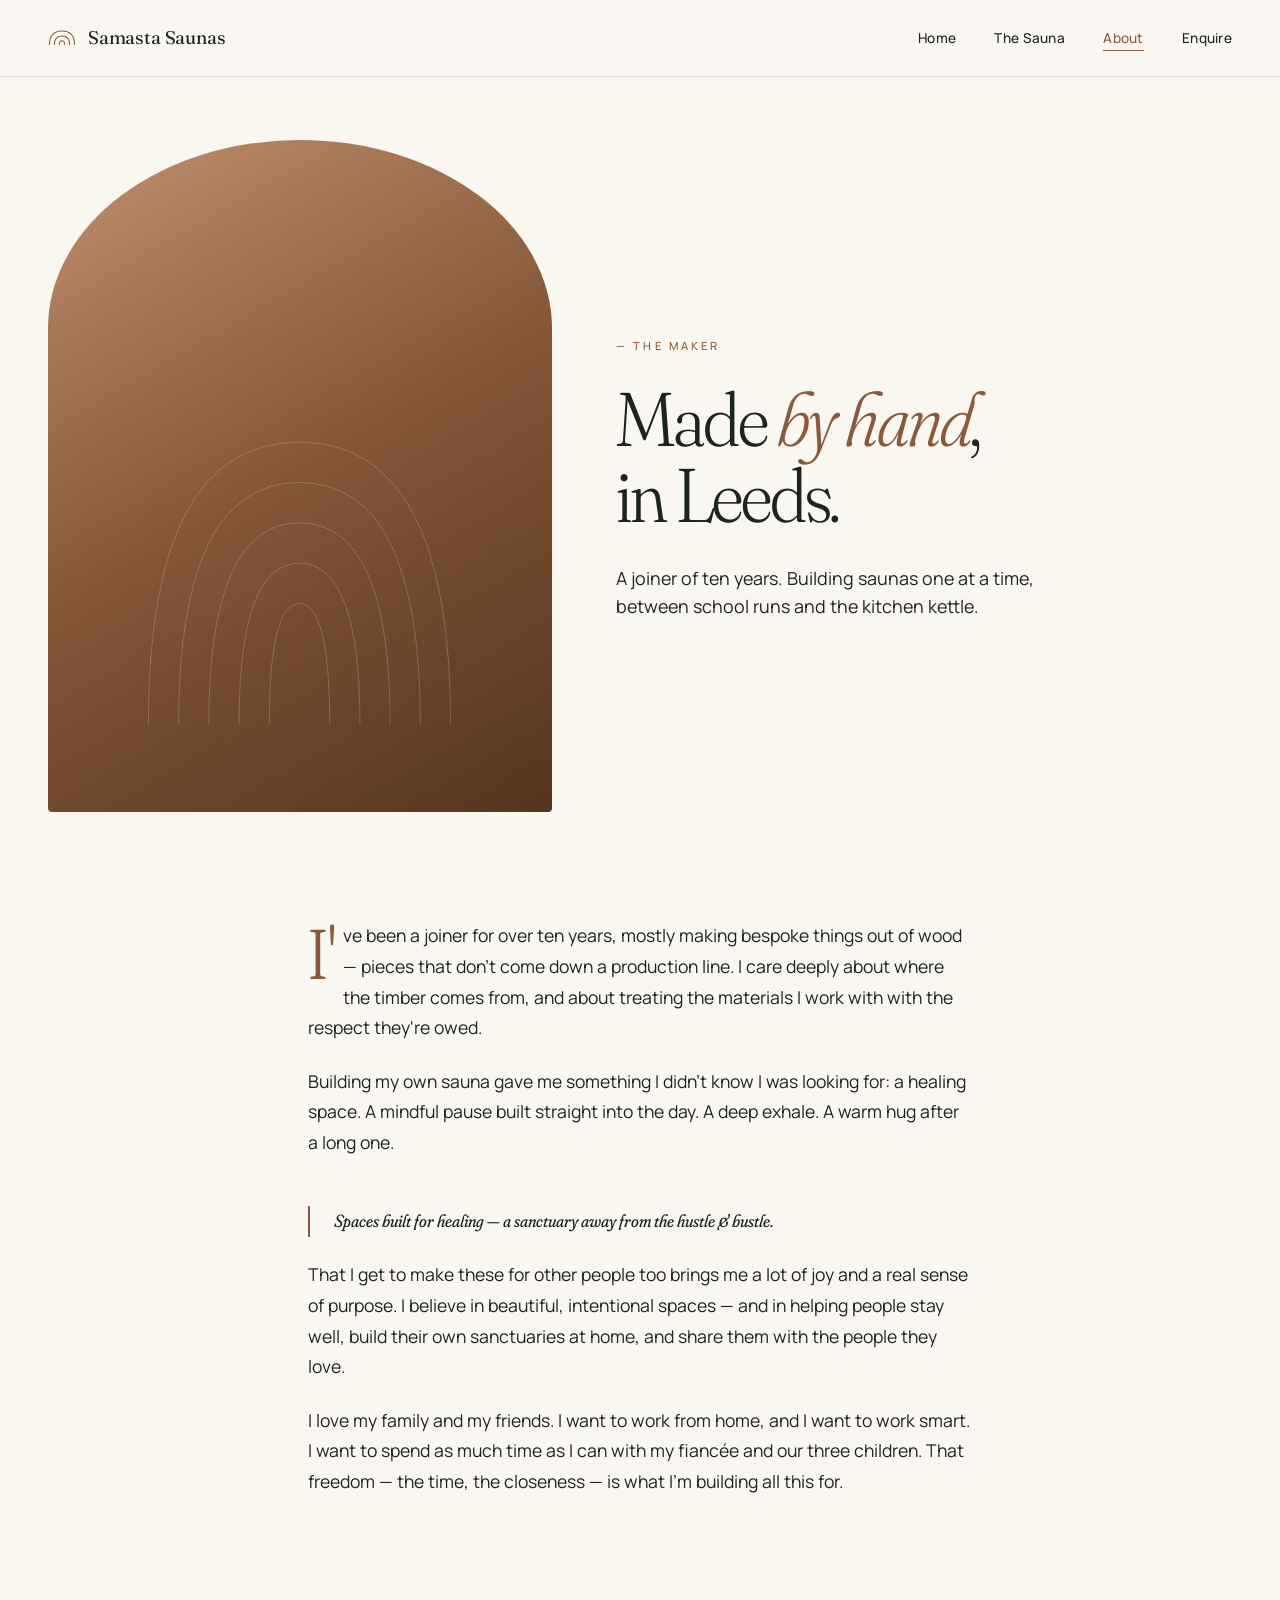
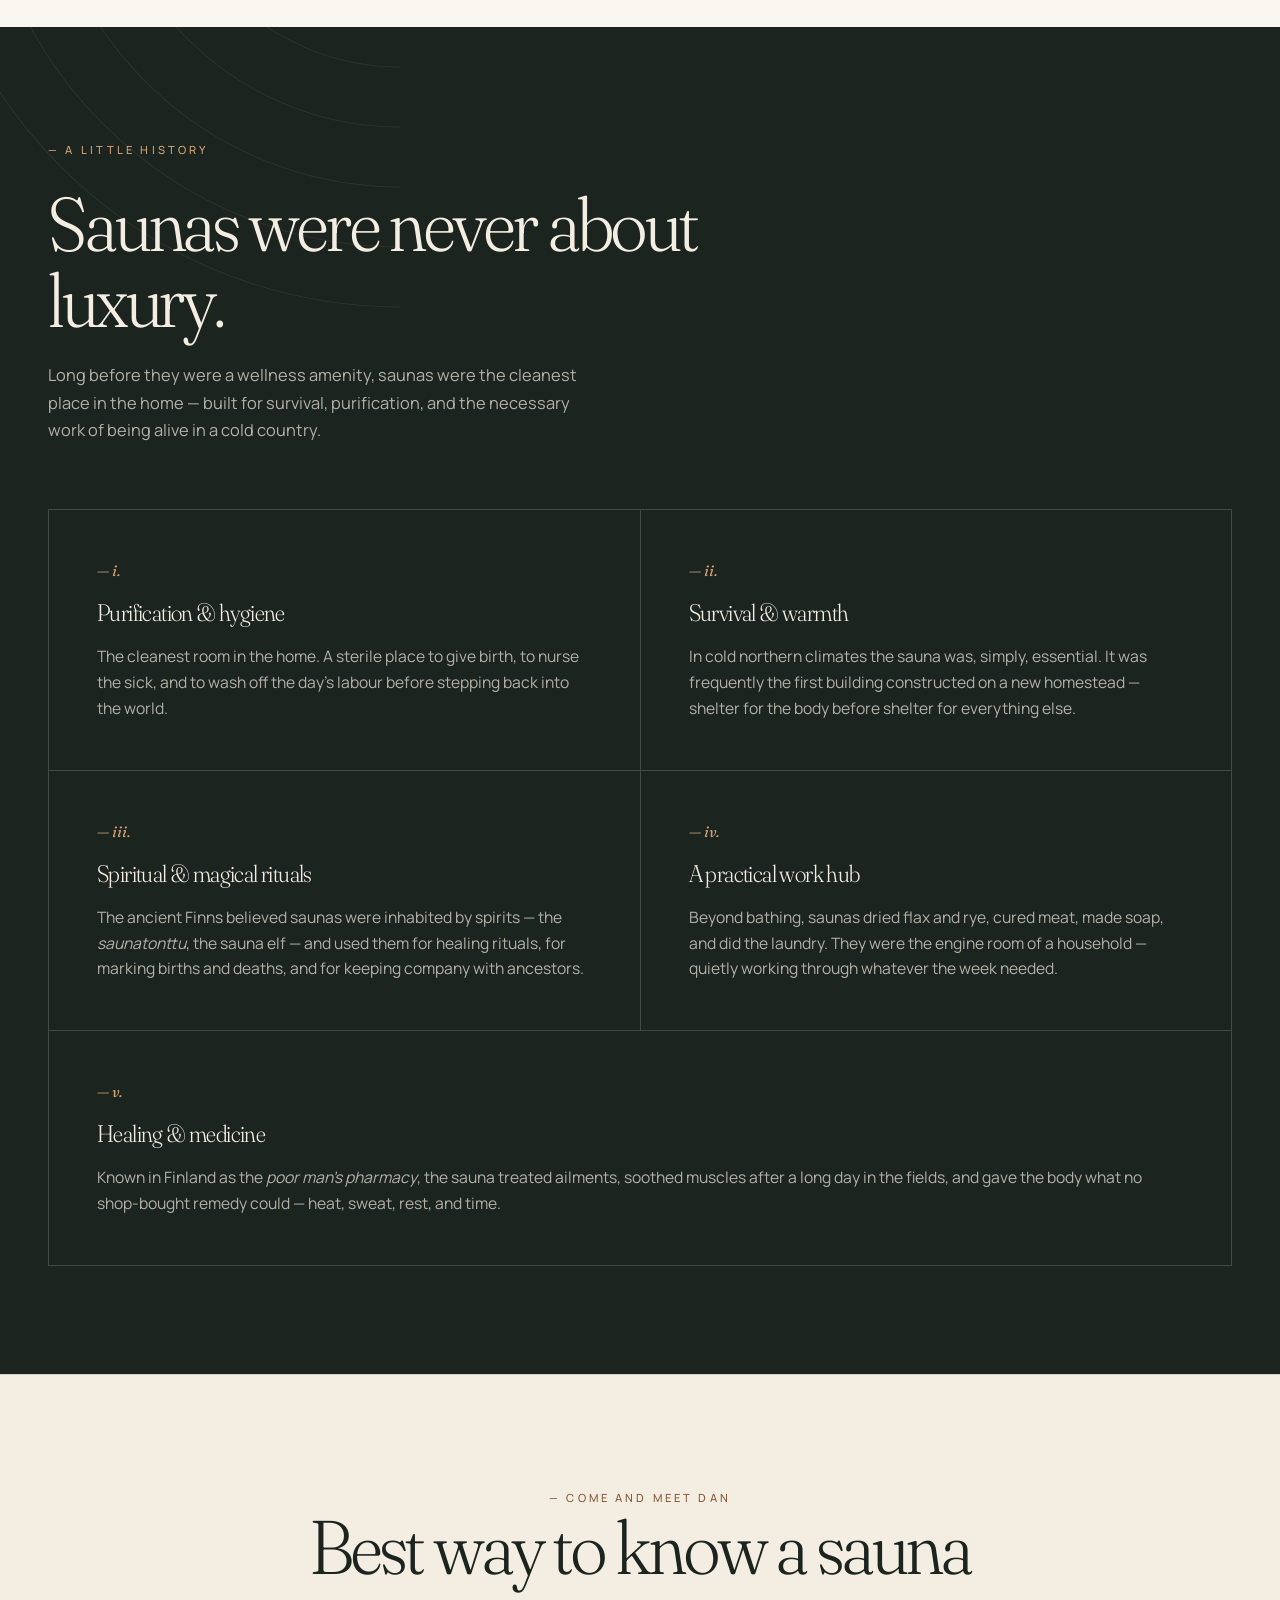
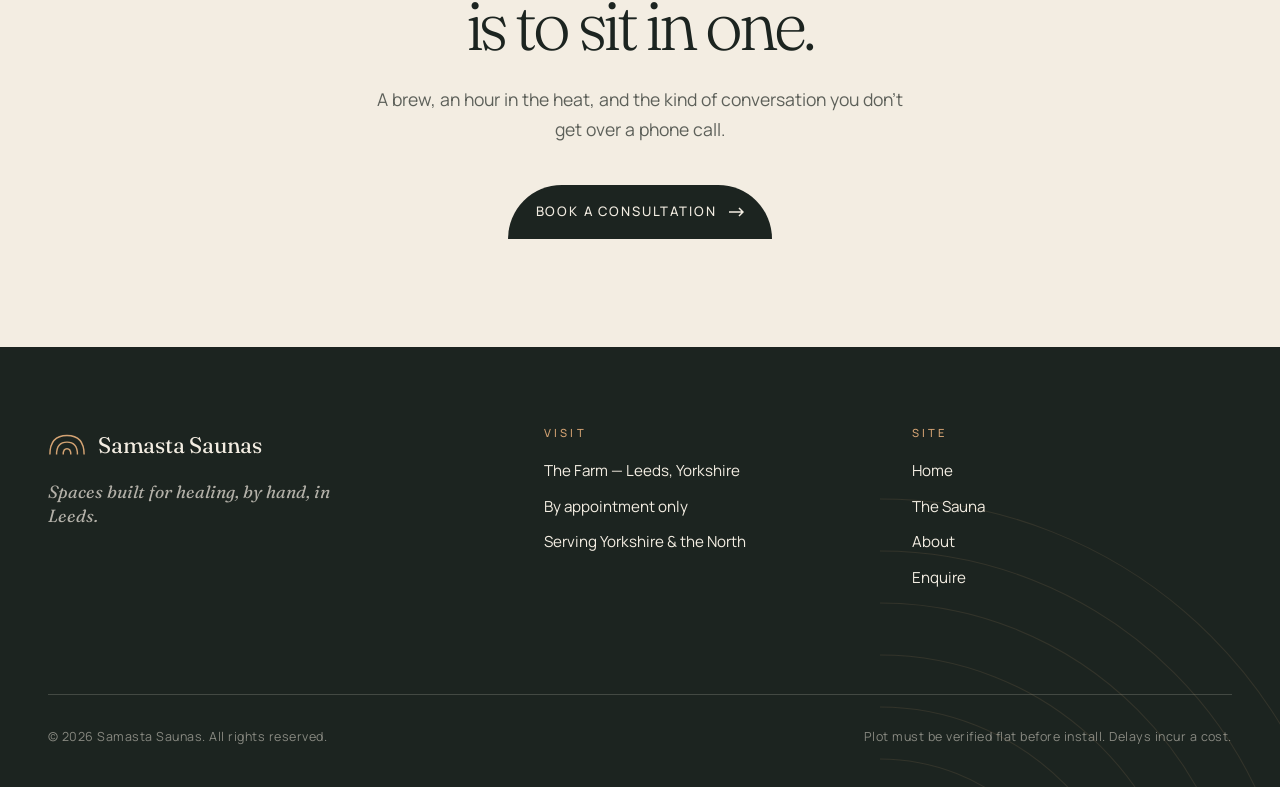
==== about.html @ 00497db2 "Initial site — four pages, editorial warm-dark direction Hand-built static site for Samasta Saunas (" ====
<!DOCTYPE html>
<html lang="en">
<head>
    <meta charset="UTF-8">
    <meta name="viewport" content="width=device-width, initial-scale=1.0">
    <title>About — Samasta Saunas</title>
    <meta name="description" content="Made by hand in Leeds. A joiner of ten years building sanctuaries for healing, warmth and the kind of pause life keeps asking for.">
    <meta property="og:title" content="About Dan — Samasta Saunas">
    <meta property="og:description" content="A joiner, a father, a maker. Building spaces for healing and home.">
    <link rel="icon" type="image/svg+xml" href="data:image/svg+xml,<svg xmlns='http://www.w3.org/2000/svg' viewBox='0 0 40 24' fill='none' stroke='%238a5a3a' stroke-width='2'><path d='M2 22 Q2 2 20 2 Q38 2 38 22'/><path d='M9 22 Q9 9 20 9 Q31 9 31 22'/><path d='M16 22 Q16 16 20 16 Q24 16 24 22'/></svg>">
    <link rel="preconnect" href="https://fonts.googleapis.com">
    <link rel="preconnect" href="https://fonts.gstatic.com" crossorigin>
    <link href="https://fonts.googleapis.com/css2?family=Fraunces:ital,opsz,wght,SOFT@0,9..144,300..600,30..100;1,9..144,300..600,30..100&family=Manrope:wght@300;400;500;600&display=swap" rel="stylesheet">
    <link rel="stylesheet" href="styles.css">
</head>
<body>

<header class="nav" role="banner">
    <div class="nav__inner">
        <a class="brand" href="index.html" aria-label="Samasta Saunas home">
            <svg class="brand__mark" viewBox="0 0 40 24" fill="none" stroke="currentColor" stroke-width="1.5" aria-hidden="true">
                <path d="M2 22 Q2 2 20 2 Q38 2 38 22"/>
                <path d="M9 22 Q9 9 20 9 Q31 9 31 22"/>
                <path d="M16 22 Q16 16 20 16 Q24 16 24 22"/>
            </svg>
            <span>Samasta Saunas</span>
        </a>
        <button class="nav__toggle" aria-label="Open menu" aria-expanded="false"><span></span></button>
        <ul class="nav__links" id="nav-links">
            <li><a href="index.html">Home</a></li>
            <li><a href="sauna.html">The Sauna</a></li>
            <li><a href="about.html" aria-current="page">About</a></li>
            <li><a href="enquire.html">Enquire</a></li>
        </ul>
    </div>
</header>

<main>

<!-- ── Hero: Dan ───────────────────────────────────────── -->
<section class="about-hero">
    <div class="about-hero__grid">
        <div class="about-hero__photo reveal">
            <div class="photo photo--arch photo--cedar photo--with-arcs"
                 role="img"
                 aria-label="Dan standing outside the sauna he built for Mandy"
                 data-placeholder="true"
                 style="height: 100%;"></div>
        </div>
        <div class="about-hero__text reveal" data-delay="1">
            <span class="eyebrow">— The maker</span>
            <h1 class="display-l">Made <em>by hand</em>,<br>in Leeds.</h1>
            <p class="lead" style="max-width: 38ch;">
                A joiner of ten years. Building saunas one at a time, between school runs and the kitchen kettle.
            </p>
        </div>
    </div>
</section>

<!-- ── Dan's story ─────────────────────────────────────── -->
<section class="maker-story">
    <div class="maker-story__inner">
        <p class="reveal">
            I've been a joiner for over ten years, mostly making bespoke things out of wood — pieces that don't come down a production line. I care deeply about where the timber comes from, and about treating the materials I work with with the respect they're owed.
        </p>
        <p class="reveal">
            Building my own sauna gave me something I didn't know I was looking for: a healing space. A mindful pause built straight into the day. A deep exhale. A warm hug after a long one.
        </p>
        <p class="pullquote reveal" data-delay="1">
            Spaces built for healing — a sanctuary away from the hustle &amp; bustle.
        </p>
        <p class="reveal">
            That I get to make these for other people too brings me a lot of joy and a real sense of purpose. I believe in beautiful, intentional spaces — and in helping people stay well, build their own sanctuaries at home, and share them with the people they love.
        </p>
        <p class="reveal">
            I love my family and my friends. I want to work from home, and I want to work smart. I want to spend as much time as I can with my fiancée and our three children. That freedom — the time, the closeness — is what I'm building all this for.
        </p>
    </div>
</section>

<!-- ── Original intentions (dark interlude) ────────────── -->
<section class="origins-full">
    <svg class="origins__arc origins__arc--left" viewBox="0 0 400 400" fill="none" stroke="currentColor" stroke-width="0.7" aria-hidden="true" style="left:-200px; top:-200px; width:600px; height:600px; color: rgba(212,163,115,0.1); position: absolute; pointer-events: none; z-index: 1;">
        <path d="M40 400 A 40 40 0 0 0 0 360"/>
        <path d="M80 400 A 80 80 0 0 0 0 320"/>
        <path d="M120 400 A 120 120 0 0 0 0 280"/>
        <path d="M160 400 A 160 160 0 0 0 0 240"/>
        <path d="M200 400 A 200 200 0 0 0 0 200"/>
        <path d="M240 400 A 240 240 0 0 0 0 160"/>
        <path d="M280 400 A 280 280 0 0 0 0 120"/>
        <path d="M320 400 A 320 320 0 0 0 0 80"/>
    </svg>

    <div class="origins-full__inner">
        <div class="origins-full__head reveal">
            <span class="eyebrow">— A little history</span>
            <h2 class="display-l">Saunas were never about luxury.</h2>
            <p>Long before they were a wellness amenity, saunas were the cleanest place in the home — built for survival, purification, and the necessary work of being alive in a cold country.</p>
        </div>

        <div class="origins-grid">
            <article class="origin reveal">
                <span class="origin__num">— i.</span>
                <h3>Purification &amp; hygiene</h3>
                <p>The cleanest room in the home. A sterile place to give birth, to nurse the sick, and to wash off the day's labour before stepping back into the world.</p>
            </article>
            <article class="origin reveal" data-delay="1">
                <span class="origin__num">— ii.</span>
                <h3>Survival &amp; warmth</h3>
                <p>In cold northern climates the sauna was, simply, essential. It was frequently the first building constructed on a new homestead — shelter for the body before shelter for everything else.</p>
            </article>
            <article class="origin reveal" data-delay="2">
                <span class="origin__num">— iii.</span>
                <h3>Spiritual &amp; magical rituals</h3>
                <p>The ancient Finns believed saunas were inhabited by spirits — the <em>saunatonttu</em>, the sauna elf — and used them for healing rituals, for marking births and deaths, and for keeping company with ancestors.</p>
            </article>
            <article class="origin reveal" data-delay="3">
                <span class="origin__num">— iv.</span>
                <h3>A practical work hub</h3>
                <p>Beyond bathing, saunas dried flax and rye, cured meat, made soap, and did the laundry. They were the engine room of a household — quietly working through whatever the week needed.</p>
            </article>
            <article class="origin reveal" data-delay="4" style="grid-column: 1 / -1;">
                <span class="origin__num">— v.</span>
                <h3>Healing &amp; medicine</h3>
                <p>Known in Finland as the <em>poor man's pharmacy</em>, the sauna treated ailments, soothed muscles after a long day in the fields, and gave the body what no shop-bought remedy could — heat, sweat, rest, and time.</p>
            </article>
        </div>
    </div>
</section>

<!-- ── Closing CTA ─────────────────────────────────────── -->
<section class="cta-band">
    <div class="cta-band__inner">
        <span class="eyebrow reveal">— Come and meet Dan</span>
        <h2 class="display-l reveal" data-delay="1">Best way to know a sauna is to sit in one.</h2>
        <p class="reveal" data-delay="2">A brew, an hour in the heat, and the kind of conversation you don't get over a phone call.</p>
        <a href="enquire.html" class="btn reveal" data-delay="3">
            <span>Book a consultation</span>
            <svg class="arrow" viewBox="0 0 16 10" fill="none" stroke="currentColor" stroke-width="1.5"><path d="M1 5h14m-4-4 4 4-4 4"/></svg>
        </a>
    </div>
</section>

</main>

<footer class="footer" role="contentinfo">
    <svg class="footer__arc" viewBox="0 0 400 400" fill="none" stroke="currentColor" stroke-width="0.8" aria-hidden="true">
        <path d="M40 400 A 40 40 0 0 0 0 360"/>
        <path d="M80 400 A 80 80 0 0 0 0 320"/>
        <path d="M120 400 A 120 120 0 0 0 0 280"/>
        <path d="M160 400 A 160 160 0 0 0 0 240"/>
        <path d="M200 400 A 200 200 0 0 0 0 200"/>
        <path d="M240 400 A 240 240 0 0 0 0 160"/>
        <path d="M280 400 A 280 280 0 0 0 0 120"/>
        <path d="M320 400 A 320 320 0 0 0 0 80"/>
        <path d="M360 400 A 360 360 0 0 0 0 40"/>
    </svg>
    <div class="footer__inner">
        <div class="footer__brand">
            <div class="brand">
                <svg class="brand__mark" viewBox="0 0 40 24" fill="none" stroke="currentColor" stroke-width="1.5" aria-hidden="true">
                    <path d="M2 22 Q2 2 20 2 Q38 2 38 22"/>
                    <path d="M9 22 Q9 9 20 9 Q31 9 31 22"/>
                    <path d="M16 22 Q16 16 20 16 Q24 16 24 22"/>
                </svg>
                <span>Samasta Saunas</span>
            </div>
            <p class="footer__tagline">Spaces built for healing, by hand, in Leeds.</p>
        </div>
        <div class="footer__col">
            <h4>Visit</h4>
            <ul>
                <li>The Farm — Leeds, Yorkshire</li>
                <li>By appointment only</li>
                <li>Serving Yorkshire &amp; the North</li>
            </ul>
        </div>
        <div class="footer__col">
            <h4>Site</h4>
            <ul>
                <li><a href="index.html">Home</a></li>
                <li><a href="sauna.html">The Sauna</a></li>
                <li><a href="about.html">About</a></li>
                <li><a href="enquire.html">Enquire</a></li>
            </ul>
        </div>
        <div class="footer__disclaimer">
            <span>© <span id="year">2026</span> Samasta Saunas. All rights reserved.</span>
            <span>Plot must be verified flat before install. Delays incur a cost.</span>
        </div>
    </div>
</footer>

<script src="app.js"></script>
<script>document.getElementById('year').textContent = new Date().getFullYear();</script>
</body>
</html>
---- styles.css ----
/* ============================================================
   Samasta Saunas — shared styles
   Editorial warm-dark · Fraunces + Manrope · arched motifs
   ============================================================ */

*,
*::before,
*::after {
    box-sizing: border-box;
    margin: 0;
    padding: 0;
}

:root {
    /* Palette */
    --ink: #1c2420;
    --ink-soft: #2a322d;
    --cream: #f3ede2;
    --paper: #faf7f1;
    --cedar: #8a5a3a;
    --cedar-deep: #6b4628;
    --moss: #6b7a63;
    --mist: rgba(243, 237, 226, 0.6);
    --hairline-light: rgba(28, 36, 32, 0.14);
    --hairline-dark: rgba(243, 237, 226, 0.18);

    /* Type */
    --font-display: 'Fraunces', 'Times New Roman', serif;
    --font-body: 'Manrope', -apple-system, BlinkMacSystemFont, sans-serif;

    /* Rhythm */
    --container: 1280px;
    --gutter: clamp(1.25rem, 4vw, 3rem);
    --section-y: clamp(5rem, 12vh, 9rem);

    /* Motion */
    --ease: cubic-bezier(0.22, 1, 0.36, 1);
}

html {
    scroll-behavior: smooth;
    -webkit-font-smoothing: antialiased;
    -moz-osx-font-smoothing: grayscale;
    text-rendering: optimizeLegibility;
}

body {
    font-family: var(--font-body);
    background: var(--paper);
    color: var(--ink);
    line-height: 1.65;
    font-size: 1rem;
    font-weight: 400;
    overflow-x: hidden;
}

img,
svg {
    display: block;
    max-width: 100%;
}

a {
    color: inherit;
    text-decoration: none;
}

button {
    font: inherit;
    color: inherit;
    background: none;
    border: none;
    cursor: pointer;
}

::selection {
    background: var(--cedar);
    color: var(--cream);
}

/* ── Typography ── */
.eyebrow {
    font-family: var(--font-body);
    font-size: 0.7rem;
    font-weight: 500;
    letter-spacing: 0.28em;
    text-transform: uppercase;
    color: var(--cedar);
}

.eyebrow--light { color: var(--cedar); }
.dark .eyebrow { color: #d4a373; }

h1,
h2,
h3,
h4 {
    font-family: var(--font-display);
    font-weight: 300;
    line-height: 1.02;
    letter-spacing: -0.025em;
    font-variation-settings: "opsz" 144, "SOFT" 50;
}

.display-xl {
    font-size: clamp(3.25rem, 9.5vw, 8.5rem);
    font-weight: 300;
    line-height: 0.96;
    letter-spacing: -0.035em;
    font-variation-settings: "opsz" 144, "SOFT" 80;
}

.display-l {
    font-size: clamp(2.25rem, 6vw, 4.75rem);
    line-height: 1;
    letter-spacing: -0.028em;
    font-variation-settings: "opsz" 144, "SOFT" 60;
}

.display-m {
    font-size: clamp(1.75rem, 3.6vw, 2.75rem);
    line-height: 1.08;
    letter-spacing: -0.022em;
    font-variation-settings: "opsz" 72, "SOFT" 50;
}

.display-s {
    font-size: clamp(1.25rem, 2vw, 1.5rem);
    line-height: 1.2;
    letter-spacing: -0.012em;
    font-variation-settings: "opsz" 36, "SOFT" 40;
}

.italic {
    font-style: italic;
    font-variation-settings: "opsz" 144, "SOFT" 100;
}

p {
    font-size: 1.025rem;
    line-height: 1.7;
}

p.lead {
    font-size: clamp(1.1rem, 1.4vw, 1.3rem);
    line-height: 1.55;
    color: var(--ink);
}

.dark p,
.dark p.lead {
    color: rgba(243, 237, 226, 0.82);
}

.muted {
    color: rgba(28, 36, 32, 0.62);
}
.dark .muted {
    color: rgba(243, 237, 226, 0.55);
}

/* ── Container ── */
.container {
    width: 100%;
    max-width: var(--container);
    margin: 0 auto;
    padding-inline: var(--gutter);
}

/* ── Sections ── */
.section {
    padding-block: var(--section-y);
    position: relative;
}

.section.dark {
    background: var(--ink);
    color: var(--cream);
}

.section.cream {
    background: var(--cream);
}

.section.paper {
    background: var(--paper);
}

.section + .section {
    border-top: 1px solid transparent;
}
.cream + .paper,
.paper + .cream,
.dark + .cream,
.dark + .paper,
.cream + .dark,
.paper + .dark { border-top-color: transparent; }

/* ── Nav ── */
.nav {
    position: fixed;
    top: 0;
    left: 0;
    right: 0;
    z-index: 100;
    backdrop-filter: blur(18px) saturate(140%);
    -webkit-backdrop-filter: blur(18px) saturate(140%);
    background: rgba(250, 247, 241, 0.78);
    border-bottom: 1px solid var(--hairline-light);
    transition: background 0.4s var(--ease), border-color 0.4s var(--ease);
}

.nav.on-dark {
    background: rgba(28, 36, 32, 0.7);
    border-bottom-color: var(--hairline-dark);
    color: var(--cream);
}

.nav__inner {
    max-width: var(--container);
    margin: 0 auto;
    padding: 0 var(--gutter);
    display: flex;
    align-items: center;
    justify-content: space-between;
    height: 76px;
}

.brand {
    display: flex;
    align-items: center;
    gap: 0.75rem;
    font-family: var(--font-display);
    font-size: 1.15rem;
    font-weight: 400;
    letter-spacing: -0.01em;
}

.brand__mark {
    width: 28px;
    height: 18px;
    color: var(--cedar);
}

.nav__links {
    display: flex;
    gap: clamp(1.5rem, 3vw, 3rem);
    list-style: none;
    font-size: 0.85rem;
    font-weight: 500;
    letter-spacing: 0.02em;
}

.nav__links a {
    position: relative;
    padding: 0.5rem 0;
    transition: opacity 0.3s var(--ease);
}

.nav__links a::after {
    content: '';
    position: absolute;
    bottom: 0.25rem;
    left: 0;
    width: 0;
    height: 1px;
    background: currentColor;
    transition: width 0.4s var(--ease);
}

.nav__links a:hover::after,
.nav__links a[aria-current="page"]::after {
    width: 100%;
}

.nav__links a[aria-current="page"] {
    color: var(--cedar);
}

.nav.on-dark .nav__links a[aria-current="page"] {
    color: #d4a373;
}

.nav__toggle {
    display: none;
    width: 40px;
    height: 40px;
    align-items: center;
    justify-content: center;
}

.nav__toggle span {
    display: block;
    width: 22px;
    height: 1.5px;
    background: currentColor;
    position: relative;
}

.nav__toggle span::before,
.nav__toggle span::after {
    content: '';
    position: absolute;
    left: 0;
    width: 22px;
    height: 1.5px;
    background: currentColor;
    transition: transform 0.3s var(--ease);
}

.nav__toggle span::before { top: -7px; }
.nav__toggle span::after { top: 7px; }

@media (max-width: 760px) {
    .nav__toggle { display: flex; }
    .nav__links {
        position: fixed;
        inset: 76px 0 0 0;
        background: var(--ink);
        color: var(--cream);
        flex-direction: column;
        align-items: flex-start;
        justify-content: flex-start;
        padding: 3rem var(--gutter);
        gap: 0;
        transform: translateY(-110%);
        transition: transform 0.5s var(--ease);
    }
    .nav__links.open {
        transform: translateY(0);
    }
    .nav__links li {
        width: 100%;
        border-bottom: 1px solid var(--hairline-dark);
    }
    .nav__links a {
        display: block;
        padding: 1.5rem 0;
        font-family: var(--font-display);
        font-size: 1.75rem;
        font-weight: 300;
        letter-spacing: -0.015em;
    }
    .nav__links a::after { display: none; }
}

/* ── Buttons ── */
.btn {
    display: inline-flex;
    align-items: center;
    gap: 0.75rem;
    padding: 1rem 1.75rem 1rem 1.75rem;
    font-size: 0.82rem;
    font-weight: 500;
    letter-spacing: 0.14em;
    text-transform: uppercase;
    background: var(--ink);
    color: var(--cream);
    border-radius: 999px 999px 4px 4px;
    transition: transform 0.4s var(--ease), background 0.4s var(--ease), letter-spacing 0.4s var(--ease);
    position: relative;
    overflow: hidden;
}

.btn .arrow {
    width: 16px;
    height: 10px;
    transition: transform 0.4s var(--ease);
}

.btn:hover {
    background: var(--cedar);
    letter-spacing: 0.16em;
}

.btn:hover .arrow {
    transform: translateX(4px);
}

.btn--light {
    background: var(--cream);
    color: var(--ink);
}
.btn--light:hover {
    background: var(--paper);
    color: var(--cedar-deep);
}

.btn--outline {
    background: transparent;
    color: currentColor;
    border: 1px solid currentColor;
    border-radius: 999px 999px 4px 4px;
}
.btn--outline:hover {
    background: var(--ink);
    color: var(--cream);
}
.dark .btn--outline:hover {
    background: var(--cream);
    color: var(--ink);
}

.link-arrow {
    display: inline-flex;
    align-items: center;
    gap: 0.65rem;
    font-size: 0.8rem;
    font-weight: 500;
    letter-spacing: 0.18em;
    text-transform: uppercase;
    color: var(--cedar);
    border-bottom: 1px solid currentColor;
    padding-bottom: 0.3rem;
    transition: color 0.3s var(--ease), gap 0.3s var(--ease);
}
.link-arrow:hover { gap: 1rem; color: var(--cedar-deep); }
.dark .link-arrow,
.hero .link-arrow,
.origins .link-arrow,
.modular .link-arrow,
.origins-full .link-arrow { color: #d4a373; }
.dark .link-arrow:hover,
.hero .link-arrow:hover,
.origins .link-arrow:hover,
.modular .link-arrow:hover,
.origins-full .link-arrow:hover { color: var(--cream); }

.hero .eyebrow,
.origins .eyebrow,
.modular .eyebrow,
.origins-full .eyebrow { color: #d4a373; }

.hero p,
.origins p,
.modular p,
.origins-full p { color: rgba(243, 237, 226, 0.78); }

.hero .muted,
.origins .muted,
.modular .muted,
.origins-full .muted { color: rgba(243, 237, 226, 0.55); }

/* ── Arches (the brand motif) ── */

/* Reusable arched photo frame */
.photo {
    position: relative;
    overflow: hidden;
    background: var(--ink-soft);
}

.photo--arch {
    border-radius: 50% 50% 4px 4px / 28% 28% 4px 4px;
}

.photo--arch-soft {
    border-radius: 36% 36% 4px 4px / 22% 22% 4px 4px;
}

.photo--portrait {
    aspect-ratio: 3 / 4;
}

.photo--square {
    aspect-ratio: 1 / 1;
}

.photo--landscape {
    aspect-ratio: 4 / 3;
}

.photo--wide {
    aspect-ratio: 16 / 9;
}

/* Gradient placeholder backgrounds — atmospheric stand-ins
   until Dan's real photos arrive. Swap <div class="photo ..."> for
   <img src="..." class="photo ..." alt="..."> when ready. */
.photo--dusk {
    background:
        radial-gradient(ellipse 60% 50% at 50% 80%, rgba(218, 137, 78, 0.55), transparent 70%),
        radial-gradient(ellipse 80% 60% at 50% 100%, rgba(138, 90, 58, 0.7), transparent 75%),
        linear-gradient(170deg, #0e1410 0%, #1c2420 45%, #3a2a1f 100%);
}
.photo--ember {
    background:
        radial-gradient(circle at 30% 70%, rgba(232, 142, 60, 0.7), transparent 55%),
        radial-gradient(circle at 70% 40%, rgba(180, 80, 30, 0.4), transparent 60%),
        linear-gradient(160deg, #1a0f08 0%, #2a1810 50%, #4a2818 100%);
}
.photo--cedar {
    background:
        linear-gradient(150deg, #c69876 0%, #8a5a3a 50%, #5a3820 100%);
}
.photo--moss {
    background:
        radial-gradient(ellipse 70% 60% at 30% 30%, rgba(170, 180, 150, 0.6), transparent 70%),
        linear-gradient(160deg, #4a5a44 0%, #2c3a2a 60%, #1a2418 100%);
}
.photo--cream-warm {
    background:
        radial-gradient(ellipse 80% 70% at 70% 30%, rgba(243, 220, 188, 0.9), transparent 70%),
        linear-gradient(150deg, #e8d8c0 0%, #c69876 70%, #8a5a3a 100%);
}
.photo--mist {
    background:
        radial-gradient(ellipse 80% 60% at 50% 20%, rgba(220, 215, 200, 0.7), transparent 70%),
        linear-gradient(170deg, #d5cdbb 0%, #8a8576 50%, #3a3a2e 100%);
}

/* Subtle grain texture overlay on all photo slots */
.photo::after {
    content: '';
    position: absolute;
    inset: 0;
    background-image: url("data:image/svg+xml;utf8,<svg xmlns='http://www.w3.org/2000/svg' width='200' height='200'><filter id='n'><feTurbulence type='fractalNoise' baseFrequency='0.85' numOctaves='2' stitchTiles='stitch'/><feColorMatrix values='0 0 0 0 0 0 0 0 0 0 0 0 0 0 0 0 0 0 0.18 0'/></filter><rect width='200' height='200' filter='url(%23n)'/></svg>");
    mix-blend-mode: overlay;
    opacity: 0.6;
    pointer-events: none;
}

/* Concentric arch motif inside photo slots, evoking heater coils / doorway */
.photo--with-arcs::before {
    content: '';
    position: absolute;
    inset: 0;
    background-image: url("data:image/svg+xml;utf8,<svg xmlns='http://www.w3.org/2000/svg' viewBox='0 0 400 400' fill='none' stroke='%23f3ede2' stroke-width='0.6' opacity='0.35'><path d='M50 380 Q50 100 200 100 Q350 100 350 380'/><path d='M80 380 Q80 140 200 140 Q320 140 320 380'/><path d='M110 380 Q110 180 200 180 Q290 180 290 380'/><path d='M140 380 Q140 220 200 220 Q260 220 260 380'/><path d='M170 380 Q170 260 200 260 Q230 260 230 380'/></svg>");
    background-size: 80% 80%;
    background-position: center bottom;
    background-repeat: no-repeat;
    pointer-events: none;
    z-index: 2;
}

/* Decorative loose arc flourish, used at section corners */
.arc-flourish {
    position: absolute;
    pointer-events: none;
    opacity: 0.5;
    color: var(--cedar);
}
.dark .arc-flourish {
    color: rgba(212, 163, 115, 0.45);
    opacity: 1;
}

/* ── Footer ── */
.footer {
    background: var(--ink);
    color: var(--cream);
    padding: 5rem 0 2.5rem;
    position: relative;
    overflow: hidden;
}

.footer__inner {
    max-width: var(--container);
    margin: 0 auto;
    padding: 0 var(--gutter);
    display: grid;
    grid-template-columns: 1.4fr 1fr 1fr;
    gap: 3rem;
    align-items: start;
}

@media (max-width: 760px) {
    .footer__inner { grid-template-columns: 1fr; gap: 2.5rem; }
}

.footer__brand {
    display: flex;
    flex-direction: column;
    gap: 1rem;
}
.footer__brand .brand {
    font-size: 1.4rem;
}
.footer__brand .brand__mark {
    width: 38px;
    height: 24px;
    color: #d4a373;
}
.footer__tagline {
    font-family: var(--font-display);
    font-style: italic;
    font-size: 1.1rem;
    color: rgba(243, 237, 226, 0.7);
    max-width: 26ch;
    line-height: 1.4;
}

.footer__col h4 {
    font-family: var(--font-body);
    font-size: 0.7rem;
    font-weight: 500;
    letter-spacing: 0.28em;
    text-transform: uppercase;
    color: #d4a373;
    margin-bottom: 1.25rem;
}

.footer__col ul {
    list-style: none;
    display: flex;
    flex-direction: column;
    gap: 0.65rem;
    font-size: 0.95rem;
}
.footer__col a:hover { color: #d4a373; }

.footer__disclaimer {
    grid-column: 1 / -1;
    margin-top: 3.5rem;
    padding-top: 2rem;
    border-top: 1px solid var(--hairline-dark);
    display: flex;
    justify-content: space-between;
    flex-wrap: wrap;
    gap: 1.5rem;
    font-size: 0.78rem;
    color: rgba(243, 237, 226, 0.5);
    letter-spacing: 0.04em;
}

.footer__arc {
    position: absolute;
    right: -120px;
    bottom: -180px;
    width: 520px;
    height: 520px;
    color: rgba(212, 163, 115, 0.12);
    pointer-events: none;
}

/* ── Reveal on scroll ── */
.reveal {
    opacity: 0;
    transform: translateY(28px);
    transition: opacity 0.9s var(--ease), transform 0.9s var(--ease);
}
.reveal.in {
    opacity: 1;
    transform: translateY(0);
}
.reveal[data-delay="1"] { transition-delay: 0.08s; }
.reveal[data-delay="2"] { transition-delay: 0.16s; }
.reveal[data-delay="3"] { transition-delay: 0.24s; }
.reveal[data-delay="4"] { transition-delay: 0.32s; }
.reveal[data-delay="5"] { transition-delay: 0.4s; }

@media (prefers-reduced-motion: reduce) {
    .reveal { opacity: 1; transform: none; transition: none; }
    *, *::before, *::after { animation-duration: 0.001ms !important; transition-duration: 0.001ms !important; }
}

/* ============================================================
   HOME — index.html
   ============================================================ */

.hero {
    background: var(--ink);
    color: var(--cream);
    padding-top: calc(76px + 4rem);
    padding-bottom: 5rem;
    position: relative;
    overflow: hidden;
}

.hero__grid {
    max-width: var(--container);
    margin: 0 auto;
    padding-inline: var(--gutter);
    display: grid;
    grid-template-columns: 1.15fr 0.85fr;
    gap: clamp(2rem, 5vw, 5rem);
    align-items: center;
    min-height: 78vh;
    position: relative;
    z-index: 2;
}

@media (max-width: 900px) {
    .hero__grid { grid-template-columns: 1fr; min-height: auto; }
}

.hero__text > .eyebrow {
    color: #d4a373;
    margin-bottom: 1.75rem;
    display: inline-block;
}

.hero__text h1 {
    margin-bottom: 2rem;
}
.hero__text h1 .italic {
    color: #d4a373;
    display: inline-block;
}

.hero__text p {
    max-width: 38ch;
    margin-bottom: 2.5rem;
    color: rgba(243, 237, 226, 0.78);
    font-size: clamp(1.05rem, 1.4vw, 1.2rem);
    line-height: 1.6;
}

.hero__photo {
    position: relative;
    aspect-ratio: 3 / 4.2;
}

.hero__photo .photo {
    height: 100%;
}

.hero__photo__caption {
    position: absolute;
    bottom: 1.25rem;
    left: 1.25rem;
    right: 1.25rem;
    font-size: 0.7rem;
    letter-spacing: 0.22em;
    text-transform: uppercase;
    color: var(--cream);
    display: flex;
    justify-content: space-between;
    z-index: 3;
}

.hero__arc {
    position: absolute;
    left: -180px;
    top: -120px;
    width: 540px;
    height: 540px;
    color: rgba(212, 163, 115, 0.14);
    pointer-events: none;
    z-index: 1;
}

.hero__scroll {
    position: absolute;
    left: 50%;
    bottom: 2rem;
    transform: translateX(-50%);
    font-size: 0.7rem;
    letter-spacing: 0.3em;
    text-transform: uppercase;
    color: rgba(243, 237, 226, 0.6);
    display: flex;
    flex-direction: column;
    align-items: center;
    gap: 0.75rem;
    z-index: 2;
}
.hero__scroll::after {
    content: '';
    width: 1px;
    height: 36px;
    background: linear-gradient(to bottom, rgba(243, 237, 226, 0.6), transparent);
    animation: scroll-pulse 2.4s ease-in-out infinite;
}
@keyframes scroll-pulse {
    0%, 100% { transform: scaleY(0.6); transform-origin: top; opacity: 0.4; }
    50% { transform: scaleY(1); opacity: 0.8; }
}

/* Ethos manifesto */
.ethos {
    background: var(--cream);
    padding-block: clamp(6rem, 14vh, 10rem);
    position: relative;
    overflow: hidden;
}

.ethos__inner {
    max-width: 1100px;
    margin: 0 auto;
    padding-inline: var(--gutter);
    text-align: center;
    position: relative;
    z-index: 2;
}

.ethos__lead {
    font-family: var(--font-display);
    font-style: italic;
    font-size: clamp(2rem, 4.5vw, 3.5rem);
    line-height: 1.2;
    letter-spacing: -0.02em;
    color: var(--ink);
    margin-block: 2rem 0;
    font-variation-settings: "opsz" 144, "SOFT" 100;
}
.ethos__lead span {
    color: var(--cedar);
    font-style: italic;
}
.ethos__lead .sep {
    color: rgba(28, 36, 32, 0.3);
    margin-inline: 0.5em;
    font-style: normal;
}

.ethos__arc {
    position: absolute;
    left: 50%;
    top: 50%;
    transform: translate(-50%, -50%);
    width: 90%;
    max-width: 800px;
    height: auto;
    color: rgba(138, 90, 58, 0.08);
    pointer-events: none;
    z-index: 1;
}

/* Facts row */
.facts {
    background: var(--paper);
    padding-block: clamp(4rem, 9vh, 7rem);
    border-bottom: 1px solid var(--hairline-light);
    border-top: 1px solid var(--hairline-light);
}

.facts__inner {
    max-width: var(--container);
    margin: 0 auto;
    padding-inline: var(--gutter);
    display: grid;
    grid-template-columns: 1.3fr 2fr;
    gap: clamp(2rem, 5vw, 5rem);
    align-items: end;
}

@media (max-width: 760px) {
    .facts__inner { grid-template-columns: 1fr; }
}

.facts__intro h2 {
    margin: 1.5rem 0 1.5rem;
}

.facts__grid {
    display: grid;
    grid-template-columns: repeat(3, 1fr);
    gap: 2rem;
    align-items: end;
}
@media (max-width: 600px) {
    .facts__grid { grid-template-columns: 1fr; gap: 1rem; border-top: 1px solid var(--hairline-light); padding-top: 2rem; }
}

.fact {
    padding-top: 2rem;
    border-top: 1px solid var(--hairline-light);
}
.fact__num {
    font-family: var(--font-display);
    font-size: clamp(2.5rem, 4vw, 3.5rem);
    font-weight: 300;
    line-height: 1;
    letter-spacing: -0.025em;
    margin-bottom: 0.5rem;
    color: var(--ink);
}
.fact__num small {
    font-size: 0.55em;
    color: var(--cedar);
    margin-left: 0.25em;
    font-style: italic;
}
.fact__label {
    font-size: 0.85rem;
    color: rgba(28, 36, 32, 0.65);
    line-height: 1.4;
    max-width: 22ch;
}

/* Photo strip — three arches */
.strip {
    background: var(--cream);
    padding-block: clamp(4rem, 9vh, 7rem);
}
.strip__inner {
    max-width: var(--container);
    margin: 0 auto;
    padding-inline: var(--gutter);
    display: grid;
    grid-template-columns: repeat(3, 1fr);
    gap: clamp(1rem, 2.5vw, 2.5rem);
}
@media (max-width: 760px) {
    .strip__inner { grid-template-columns: 1fr; }
}
.strip .photo {
    aspect-ratio: 3 / 4;
}
.strip__caption {
    margin-top: 1rem;
    font-size: 0.75rem;
    letter-spacing: 0.18em;
    text-transform: uppercase;
    color: rgba(28, 36, 32, 0.55);
    display: flex;
    justify-content: space-between;
}
.strip__caption span:first-child { color: var(--cedar); }

/* Origins teaser */
.origins {
    background: var(--ink);
    color: var(--cream);
    padding-block: clamp(6rem, 13vh, 10rem);
    position: relative;
    overflow: hidden;
}
.origins__inner {
    max-width: 900px;
    margin: 0 auto;
    padding-inline: var(--gutter);
    text-align: center;
    position: relative;
    z-index: 2;
}
.origins__quote {
    font-family: var(--font-display);
    font-style: italic;
    font-size: clamp(1.6rem, 3.2vw, 2.6rem);
    line-height: 1.3;
    margin-block: 2rem 2.5rem;
    color: var(--cream);
    font-variation-settings: "opsz" 72, "SOFT" 100;
}
.origins__quote::before,
.origins__quote::after {
    content: '"';
    color: var(--cedar);
    opacity: 0.6;
}
.origins__arc {
    position: absolute;
    right: -200px;
    bottom: -200px;
    width: 600px;
    color: rgba(212, 163, 115, 0.12);
    pointer-events: none;
}
.origins__arc--left {
    right: auto;
    left: -200px;
    top: -200px;
    bottom: auto;
    transform: rotate(180deg);
}

/* Closing CTA band */
.cta-band {
    background: var(--cream);
    padding-block: clamp(5rem, 12vh, 8rem);
    text-align: center;
    border-top: 1px solid var(--hairline-light);
}
.cta-band__inner {
    max-width: 800px;
    margin: 0 auto;
    padding-inline: var(--gutter);
}
.cta-band h2 {
    margin-bottom: 1.5rem;
}
.cta-band p {
    margin-bottom: 2.5rem;
    max-width: 50ch;
    margin-inline: auto;
    color: rgba(28, 36, 32, 0.7);
    font-size: 1.1rem;
}

/* ============================================================
   THE SAUNA — sauna.html
   ============================================================ */

.sauna-hero {
    padding-top: calc(76px + 4rem);
    padding-bottom: 5rem;
    background: var(--paper);
}
.sauna-hero__grid {
    max-width: var(--container);
    margin: 0 auto;
    padding-inline: var(--gutter);
    display: grid;
    grid-template-columns: 1fr 1fr;
    gap: clamp(2rem, 5vw, 5rem);
    align-items: stretch;
}
@media (max-width: 900px) {
    .sauna-hero__grid { grid-template-columns: 1fr; }
}
.sauna-hero__photo {
    aspect-ratio: 3 / 4;
    min-height: 540px;
}
@media (max-width: 900px) {
    .sauna-hero__photo { min-height: 0; aspect-ratio: 4/5; }
}

.spec-card {
    background: var(--cream);
    padding: clamp(2rem, 4vw, 3.5rem);
    border-radius: 4px;
    display: flex;
    flex-direction: column;
    justify-content: space-between;
    gap: 2.5rem;
    position: relative;
    overflow: hidden;
}
.spec-card .eyebrow { margin-bottom: 1.5rem; }
.spec-card h1 { margin-bottom: 0.5rem; }
.spec-card__lead {
    color: rgba(28, 36, 32, 0.7);
    font-size: 1.1rem;
    line-height: 1.55;
}

.specs {
    list-style: none;
    display: flex;
    flex-direction: column;
}
.specs li {
    display: grid;
    grid-template-columns: 1fr auto;
    align-items: baseline;
    padding-block: 1.1rem;
    border-top: 1px solid var(--hairline-light);
    font-size: 0.95rem;
}
.specs li:last-child {
    border-bottom: 1px solid var(--hairline-light);
}
.specs li dt {
    font-size: 0.72rem;
    letter-spacing: 0.22em;
    text-transform: uppercase;
    color: rgba(28, 36, 32, 0.55);
}
.specs li dd {
    font-family: var(--font-display);
    font-size: 1.05rem;
    color: var(--ink);
    text-align: right;
    font-feature-settings: "ss01";
}
.specs li dd em {
    font-style: italic;
    color: var(--cedar);
}

/* Materials trio */
.materials {
    background: var(--cream);
    padding-block: var(--section-y);
}
.materials__inner {
    max-width: var(--container);
    margin: 0 auto;
    padding-inline: var(--gutter);
}
.materials__head {
    display: grid;
    grid-template-columns: 1fr 1fr;
    gap: clamp(2rem, 5vw, 5rem);
    align-items: end;
    margin-bottom: 4rem;
}
@media (max-width: 760px) {
    .materials__head { grid-template-columns: 1fr; }
}
.materials__grid {
    display: grid;
    grid-template-columns: repeat(3, 1fr);
    gap: clamp(1.25rem, 3vw, 2.5rem);
}
@media (max-width: 900px) {
    .materials__grid { grid-template-columns: 1fr; gap: 2.5rem; }
}
.material .photo {
    aspect-ratio: 4 / 5;
    margin-bottom: 1.5rem;
}
.material h3 {
    margin-bottom: 0.5rem;
    font-size: 1.5rem;
    line-height: 1.15;
}
.material p {
    font-size: 0.98rem;
    color: rgba(28, 36, 32, 0.68);
    line-height: 1.6;
    max-width: 36ch;
}
.material__num {
    font-family: var(--font-display);
    font-size: 0.85rem;
    color: var(--cedar);
    font-style: italic;
    margin-bottom: 0.5rem;
    display: block;
}

/* Modular section — process */
.modular {
    background: var(--ink);
    color: var(--cream);
    padding-block: var(--section-y);
    position: relative;
    overflow: hidden;
}
.modular__inner {
    max-width: var(--container);
    margin: 0 auto;
    padding-inline: var(--gutter);
    display: grid;
    grid-template-columns: 0.9fr 1.1fr;
    gap: clamp(2rem, 5vw, 5rem);
    align-items: center;
    position: relative;
    z-index: 2;
}
@media (max-width: 900px) {
    .modular__inner { grid-template-columns: 1fr; }
}
.modular h2 { margin-block: 1.5rem 1.5rem; }
.modular__photo {
    aspect-ratio: 4 / 3;
}
.modular__steps {
    list-style: none;
    margin-top: 2rem;
}
.modular__steps li {
    display: grid;
    grid-template-columns: 60px 1fr;
    gap: 1.5rem;
    padding-block: 1.5rem;
    border-bottom: 1px solid var(--hairline-dark);
    align-items: baseline;
}
.modular__steps li:last-child { border-bottom: none; }
.modular__steps .num {
    font-family: var(--font-display);
    font-style: italic;
    font-size: 1.5rem;
    color: #d4a373;
}
.modular__steps .label {
    font-family: var(--font-display);
    font-size: 1.4rem;
    line-height: 1.25;
    color: var(--cream);
}

.modular__arc {
    position: absolute;
    right: -250px;
    top: -100px;
    width: 700px;
    color: rgba(212, 163, 115, 0.08);
    pointer-events: none;
}

/* Gallery */
.gallery {
    background: var(--paper);
    padding-block: var(--section-y);
}
.gallery__inner {
    max-width: var(--container);
    margin: 0 auto;
    padding-inline: var(--gutter);
}
.gallery__head {
    display: flex;
    justify-content: space-between;
    align-items: end;
    margin-bottom: 3rem;
    gap: 2rem;
    flex-wrap: wrap;
}
.gallery__grid {
    display: grid;
    grid-template-columns: repeat(12, 1fr);
    gap: clamp(1rem, 2vw, 1.75rem);
}
.gallery__grid .photo {
    transition: transform 0.6s var(--ease);
}
.gallery__grid .photo:hover {
    transform: scale(1.015);
}
.g-1 { grid-column: span 7; aspect-ratio: 4/3; }
.g-2 { grid-column: span 5; aspect-ratio: 3/4; }
.g-3 { grid-column: span 4; aspect-ratio: 4/5; }
.g-4 { grid-column: span 4; aspect-ratio: 4/5; }
.g-5 { grid-column: span 4; aspect-ratio: 4/5; }
.g-6 { grid-column: span 12; aspect-ratio: 21/9; }

@media (max-width: 900px) {
    .gallery__grid { grid-template-columns: repeat(2, 1fr); }
    .g-1, .g-2, .g-3, .g-4, .g-5, .g-6 { grid-column: span 1; aspect-ratio: 4/5; }
    .g-1 { grid-column: span 2; aspect-ratio: 4/3; }
    .g-6 { grid-column: span 2; aspect-ratio: 16/9; }
}

/* Areas served */
.areas {
    background: var(--cream);
    padding-block: var(--section-y);
}
.areas__inner {
    max-width: 1000px;
    margin: 0 auto;
    padding-inline: var(--gutter);
    text-align: center;
}
.areas__list {
    display: flex;
    flex-wrap: wrap;
    justify-content: center;
    gap: 0.6rem 1.5rem;
    margin-top: 2.5rem;
}
.areas__list span {
    font-family: var(--font-display);
    font-size: clamp(1.2rem, 2vw, 1.6rem);
    color: var(--ink);
}
.areas__list span:nth-child(even) {
    color: var(--cedar);
    font-style: italic;
}
.areas__sep {
    display: inline-block;
    width: 4px;
    height: 4px;
    border-radius: 50%;
    background: rgba(28, 36, 32, 0.3);
    margin: 0 0.5rem;
    vertical-align: middle;
}

/* Site requirements panel */
.notice {
    background: var(--paper);
    padding-block: clamp(4rem, 9vh, 7rem);
    border-top: 1px solid var(--hairline-light);
}
.notice__inner {
    max-width: 880px;
    margin: 0 auto;
    padding-inline: var(--gutter);
    display: grid;
    grid-template-columns: 1fr 2fr;
    gap: 3rem;
    align-items: start;
}
@media (max-width: 760px) {
    .notice__inner { grid-template-columns: 1fr; gap: 1.5rem; }
}
.notice h3 {
    font-size: 1.3rem;
    line-height: 1.2;
    margin-top: 0.5rem;
}
.notice p {
    font-size: 1rem;
    color: rgba(28, 36, 32, 0.72);
    margin-bottom: 1rem;
    line-height: 1.6;
}
.notice p:last-child { margin-bottom: 0; }
.notice p strong {
    color: var(--cedar-deep);
    font-weight: 500;
}

/* ============================================================
   ABOUT — about.html
   ============================================================ */

.about-hero {
    padding-top: calc(76px + 4rem);
    padding-bottom: var(--section-y);
    background: var(--paper);
    position: relative;
    overflow: hidden;
}
.about-hero__grid {
    max-width: var(--container);
    margin: 0 auto;
    padding-inline: var(--gutter);
    display: grid;
    grid-template-columns: 0.9fr 1.1fr;
    gap: clamp(2rem, 5vw, 5rem);
    align-items: center;
}
@media (max-width: 900px) {
    .about-hero__grid { grid-template-columns: 1fr; }
}
.about-hero__photo {
    aspect-ratio: 3 / 4;
}
.about-hero__text h1 {
    margin-block: 1.5rem 2rem;
}
.about-hero__text h1 em {
    color: var(--cedar);
    font-style: italic;
}

.maker-story {
    background: var(--paper);
    padding-bottom: var(--section-y);
}
.maker-story__inner {
    max-width: 760px;
    margin: 0 auto;
    padding-inline: var(--gutter);
    font-size: 1.1rem;
    line-height: 1.75;
    color: var(--ink);
    column-gap: 3rem;
}
.maker-story__inner p {
    margin-bottom: 1.4rem;
    font-size: 1.1rem;
    line-height: 1.75;
}
.maker-story__inner p:first-of-type::first-letter {
    font-family: var(--font-display);
    font-size: 4em;
    font-weight: 300;
    float: left;
    line-height: 0.85;
    padding-right: 0.1em;
    padding-top: 0.05em;
    color: var(--cedar);
    font-variation-settings: "opsz" 144, "SOFT" 80;
}
.pullquote {
    font-family: var(--font-display);
    font-style: italic;
    font-size: clamp(1.6rem, 3vw, 2.4rem);
    line-height: 1.25;
    margin: 3rem 0;
    padding-left: 1.5rem;
    border-left: 2px solid var(--cedar);
    color: var(--ink);
    font-variation-settings: "opsz" 144, "SOFT" 100;
}

/* Original intentions (dark interlude) */
.origins-full {
    background: var(--ink);
    color: var(--cream);
    padding-block: var(--section-y);
    position: relative;
    overflow: hidden;
}
.origins-full__inner {
    max-width: var(--container);
    margin: 0 auto;
    padding-inline: var(--gutter);
    position: relative;
    z-index: 2;
}
.origins-full__head {
    max-width: 700px;
    margin-bottom: 4rem;
}
.origins-full__head h2 {
    margin-block: 1.5rem 1.5rem;
}
.origins-full__head p {
    color: rgba(243, 237, 226, 0.7);
    max-width: 55ch;
}
.origins-grid {
    display: grid;
    grid-template-columns: repeat(2, 1fr);
    gap: 0;
    border-top: 1px solid var(--hairline-dark);
    border-left: 1px solid var(--hairline-dark);
}
@media (max-width: 760px) {
    .origins-grid { grid-template-columns: 1fr; }
}
.origin {
    padding: clamp(2rem, 4vw, 3rem);
    border-right: 1px solid var(--hairline-dark);
    border-bottom: 1px solid var(--hairline-dark);
    position: relative;
}
.origin__num {
    font-family: var(--font-display);
    font-style: italic;
    font-size: 0.95rem;
    color: #d4a373;
    margin-bottom: 1rem;
    display: block;
}
.origin h3 {
    font-size: 1.5rem;
    margin-bottom: 1rem;
    color: var(--cream);
    line-height: 1.2;
}
.origin p {
    font-size: 0.98rem;
    color: rgba(243, 237, 226, 0.7);
    line-height: 1.65;
}

/* ============================================================
   ENQUIRE — enquire.html
   ============================================================ */

.enquire-hero {
    padding-top: calc(76px + 4rem);
    padding-bottom: 4rem;
    background: var(--paper);
}
.enquire-hero__inner {
    max-width: 1000px;
    margin: 0 auto;
    padding-inline: var(--gutter);
    text-align: center;
}
.enquire-hero h1 {
    margin-block: 1.5rem 2rem;
}
.enquire-hero h1 em {
    color: var(--cedar);
    font-style: italic;
    display: inline-block;
}
.enquire-hero p {
    max-width: 50ch;
    margin-inline: auto;
    color: rgba(28, 36, 32, 0.7);
    font-size: 1.1rem;
}

/* Journey steps */
.journey {
    background: var(--cream);
    padding-block: var(--section-y);
}
.journey__inner {
    max-width: var(--container);
    margin: 0 auto;
    padding-inline: var(--gutter);
}
.journey__head {
    display: grid;
    grid-template-columns: 1fr 1fr;
    gap: clamp(2rem, 5vw, 5rem);
    align-items: end;
    margin-bottom: 4rem;
}
@media (max-width: 760px) {
    .journey__head { grid-template-columns: 1fr; }
}
.journey__steps {
    list-style: none;
    counter-reset: step;
    display: flex;
    flex-direction: column;
}
.journey__steps li {
    counter-increment: step;
    display: grid;
    grid-template-columns: 100px 1fr 1fr;
    gap: clamp(1.5rem, 3vw, 3rem);
    padding-block: clamp(2rem, 4vh, 3rem);
    border-top: 1px solid var(--hairline-light);
    align-items: start;
}
.journey__steps li:last-child { border-bottom: 1px solid var(--hairline-light); }
@media (max-width: 900px) {
    .journey__steps li { grid-template-columns: 60px 1fr; gap: 1rem 1.5rem; }
    .journey__steps li > div:last-child { grid-column: 1 / -1; padding-top: 0.5rem; }
}
.journey__steps .num {
    font-family: var(--font-display);
    font-style: italic;
    font-size: clamp(2.5rem, 4vw, 3.5rem);
    line-height: 1;
    color: var(--cedar);
    font-variation-settings: "opsz" 144, "SOFT" 100;
}
.journey__steps .num::before {
    content: counter(step, decimal-leading-zero);
}
.journey__steps h3 {
    font-size: clamp(1.3rem, 2vw, 1.6rem);
    line-height: 1.2;
    margin-bottom: 0.5rem;
}
.journey__steps p {
    color: rgba(28, 36, 32, 0.7);
    font-size: 0.98rem;
    line-height: 1.6;
}

/* Form */
.enquire-form-section {
    background: var(--paper);
    padding-block: var(--section-y);
}
.enquire-form-section__inner {
    max-width: var(--container);
    margin: 0 auto;
    padding-inline: var(--gutter);
    display: grid;
    grid-template-columns: 0.85fr 1.15fr;
    gap: clamp(2rem, 5vw, 5rem);
}
@media (max-width: 900px) {
    .enquire-form-section__inner { grid-template-columns: 1fr; }
}
.enquire-form-section__intro h2 { margin-block: 1.5rem 1.5rem; }
.enquire-form-section__intro p {
    color: rgba(28, 36, 32, 0.7);
    margin-bottom: 1.5rem;
}
.enquire-form-section__intro .meta {
    margin-top: 2.5rem;
    padding-top: 2rem;
    border-top: 1px solid var(--hairline-light);
}
.enquire-form-section__intro .meta dt {
    font-size: 0.72rem;
    letter-spacing: 0.22em;
    text-transform: uppercase;
    color: var(--cedar);
    margin-bottom: 0.25rem;
}
.enquire-form-section__intro .meta dd {
    font-family: var(--font-display);
    font-size: 1.1rem;
    margin-bottom: 1.25rem;
    color: var(--ink);
}
.enquire-form-section__intro .meta dd a:hover { color: var(--cedar); }

form.enquiry {
    background: var(--cream);
    padding: clamp(2rem, 4vw, 3.5rem);
    border-radius: 4px;
    display: grid;
    grid-template-columns: 1fr 1fr;
    gap: 1.5rem;
}
@media (max-width: 600px) {
    form.enquiry { grid-template-columns: 1fr; }
}
.field { display: flex; flex-direction: column; gap: 0.5rem; }
.field--wide { grid-column: 1 / -1; }
.field label {
    font-size: 0.72rem;
    letter-spacing: 0.22em;
    text-transform: uppercase;
    color: rgba(28, 36, 32, 0.6);
}
.field input,
.field textarea {
    font: inherit;
    font-size: 1rem;
    padding: 0.75rem 0;
    background: transparent;
    border: none;
    border-bottom: 1px solid rgba(28, 36, 32, 0.3);
    color: var(--ink);
    border-radius: 0;
    transition: border-color 0.3s var(--ease);
    font-family: var(--font-body);
}
.field input:focus,
.field textarea:focus {
    outline: none;
    border-bottom-color: var(--cedar);
}
.field textarea {
    resize: vertical;
    min-height: 130px;
    line-height: 1.55;
}

form.enquiry .submit-row {
    grid-column: 1 / -1;
    display: flex;
    justify-content: space-between;
    align-items: center;
    flex-wrap: wrap;
    gap: 1rem;
    margin-top: 1.5rem;
    padding-top: 1.5rem;
    border-top: 1px solid var(--hairline-light);
}
form.enquiry .submit-row .note {
    font-size: 0.78rem;
    color: rgba(28, 36, 32, 0.55);
    max-width: 32ch;
    line-height: 1.4;
}
form.enquiry button[type="submit"] {
    padding: 1rem 2rem;
    font-size: 0.82rem;
    font-weight: 500;
    letter-spacing: 0.16em;
    text-transform: uppercase;
    background: var(--ink);
    color: var(--cream);
    border-radius: 999px 999px 4px 4px;
    transition: background 0.4s var(--ease);
    display: inline-flex;
    align-items: center;
    gap: 0.75rem;
}
form.enquiry button[type="submit"]:hover { background: var(--cedar); }

.form-success {
    grid-column: 1 / -1;
    padding: 2rem;
    background: var(--ink);
    color: var(--cream);
    border-radius: 4px;
    display: none;
    font-family: var(--font-display);
    font-size: 1.2rem;
    text-align: center;
    line-height: 1.4;
}
.form-success.show { display: block; }
.form-success em { color: #d4a373; font-style: italic; }

/* Final disclaimer */
.fine-print {
    background: var(--paper);
    padding-block: 3rem;
    text-align: center;
    border-top: 1px solid var(--hairline-light);
}
.fine-print p {
    font-size: 0.85rem;
    letter-spacing: 0.06em;
    color: rgba(28, 36, 32, 0.55);
    max-width: 60ch;
    margin-inline: auto;
}
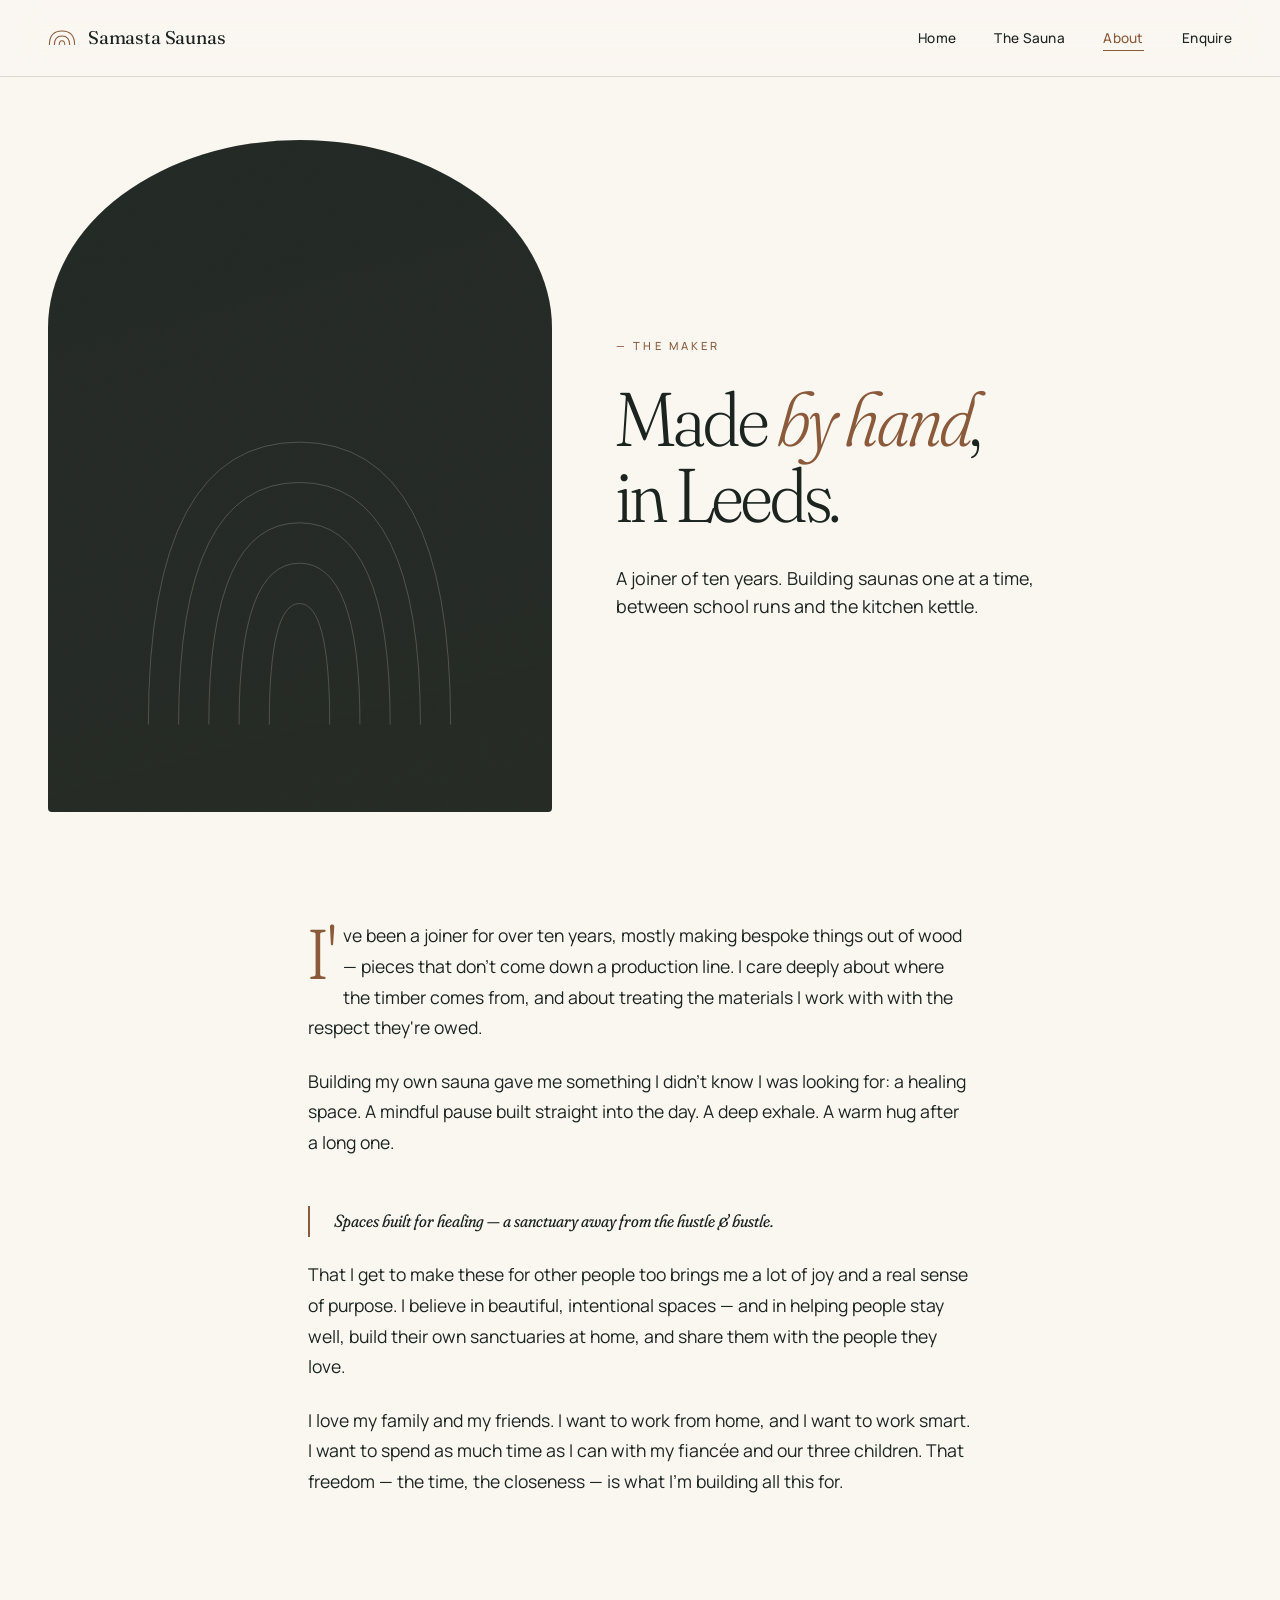
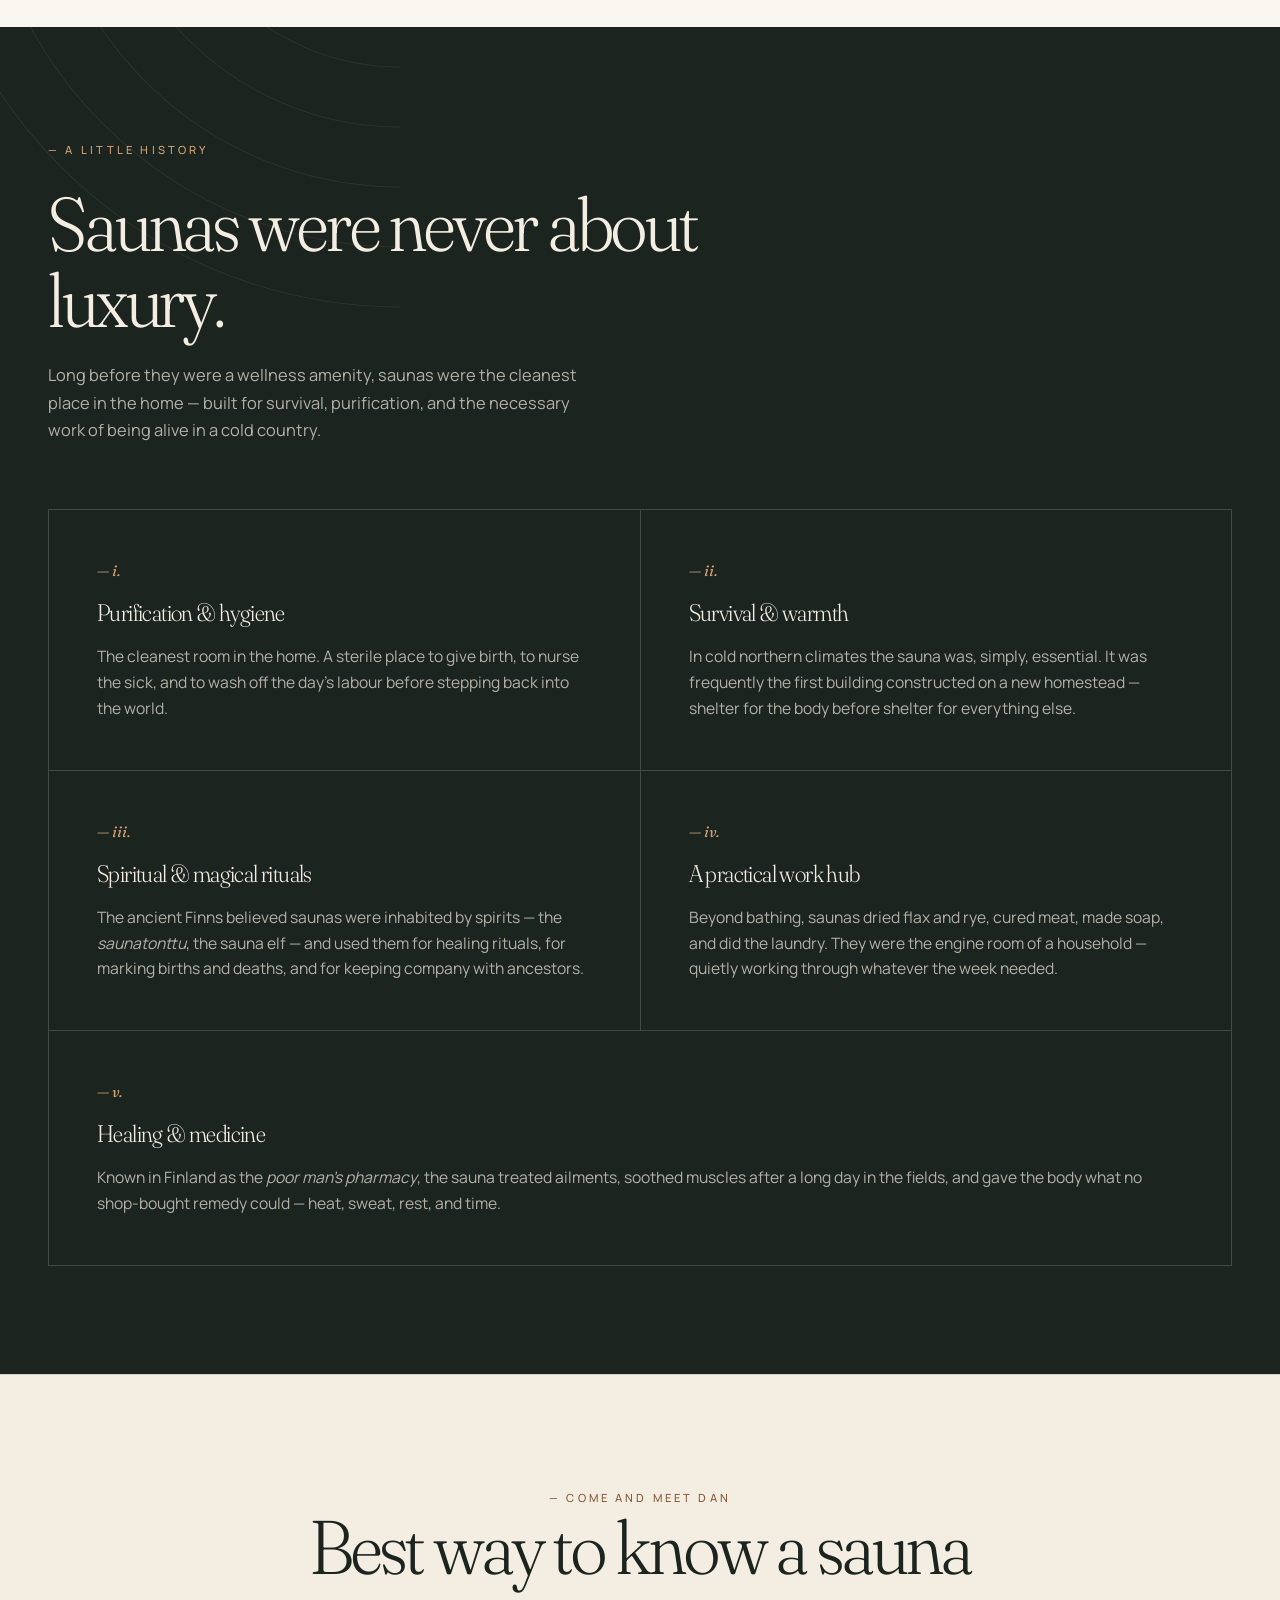
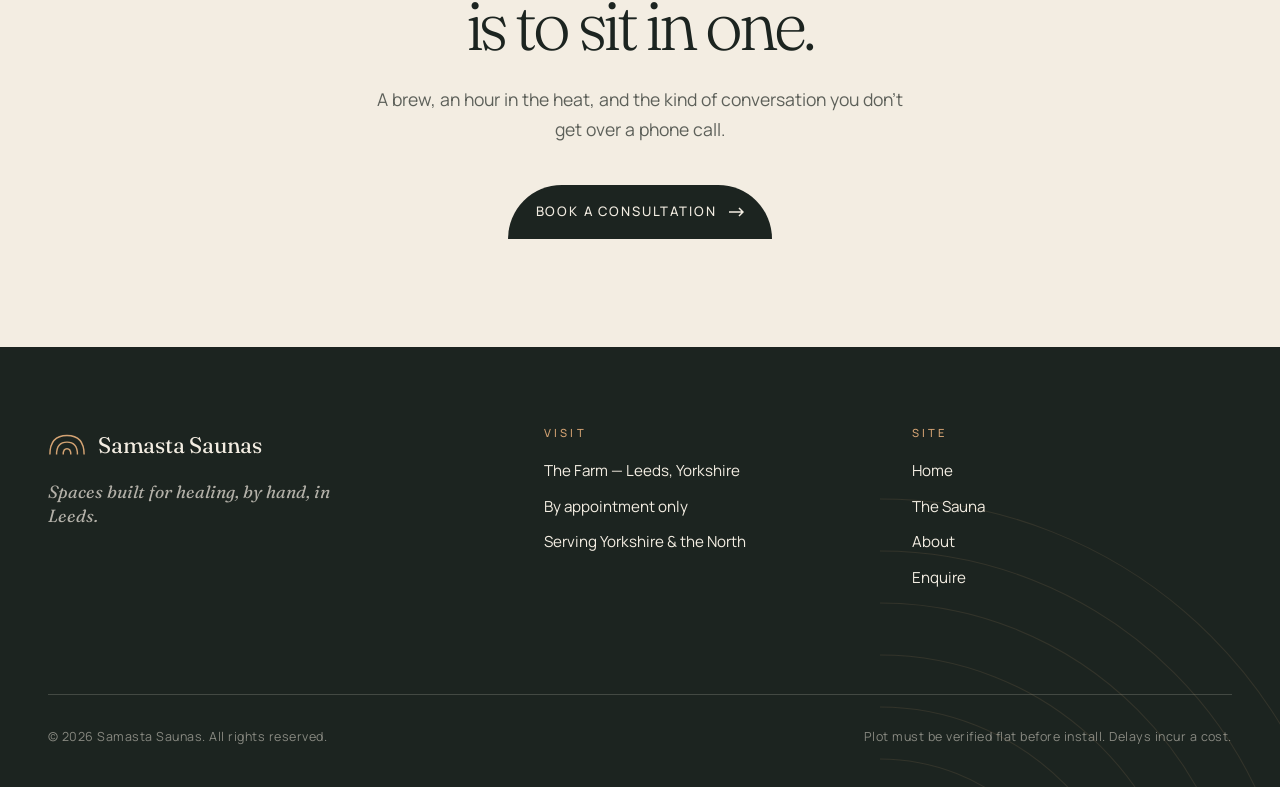
==== commit dcd6e9cd: "Swap placeholder gradients for Unsplash stock photos Real sauna, woodland, firelight and woodworking" ====
--- a/about.html
+++ b/about.html
@@ -41,11 +41,10 @@
 <section class="about-hero">
     <div class="about-hero__grid">
         <div class="about-hero__photo reveal">
-            <div class="photo photo--arch photo--cedar photo--with-arcs"
+            <div class="photo photo--arch photo--has-image photo--with-arcs"
                  role="img"
                  aria-label="Dan standing outside the sauna he built for Mandy"
-                 data-placeholder="true"
-                 style="height: 100%;"></div>
+                 style="height: 100%; background-image: url('https://images.unsplash.com/photo-1679797850019-3d0d8659a695?w=1400&auto=format&fit=crop&q=80');"><div class="photo__tint"></div></div>
         </div>
         <div class="about-hero__text reveal" data-delay="1">
             <span class="eyebrow">— The maker</span>
--- a/styles.css
+++ b/styles.css
@@ -520,6 +520,29 @@
     pointer-events: none;
 }
 
+/* When a photo has a real image (background-image set inline),
+   soften the grain and add a warm tonal wash so the whole site
+   reads with the same editorial palette. */
+.photo--has-image::after {
+    mix-blend-mode: soft-light;
+    opacity: 0.45;
+}
+.photo--has-image {
+    background-size: cover;
+    background-position: center;
+    background-repeat: no-repeat;
+    background-color: var(--ink-soft);
+}
+/* Warm duotone wash over real photos to unify them with the brand */
+.photo--has-image > .photo__tint {
+    position: absolute;
+    inset: 0;
+    background: linear-gradient(165deg, rgba(28, 36, 32, 0.15) 0%, rgba(138, 90, 58, 0.18) 100%);
+    mix-blend-mode: multiply;
+    pointer-events: none;
+    z-index: 1;
+}
+
 /* Concentric arch motif inside photo slots, evoking heater coils / doorway */
 .photo--with-arcs::before {
     content: '';
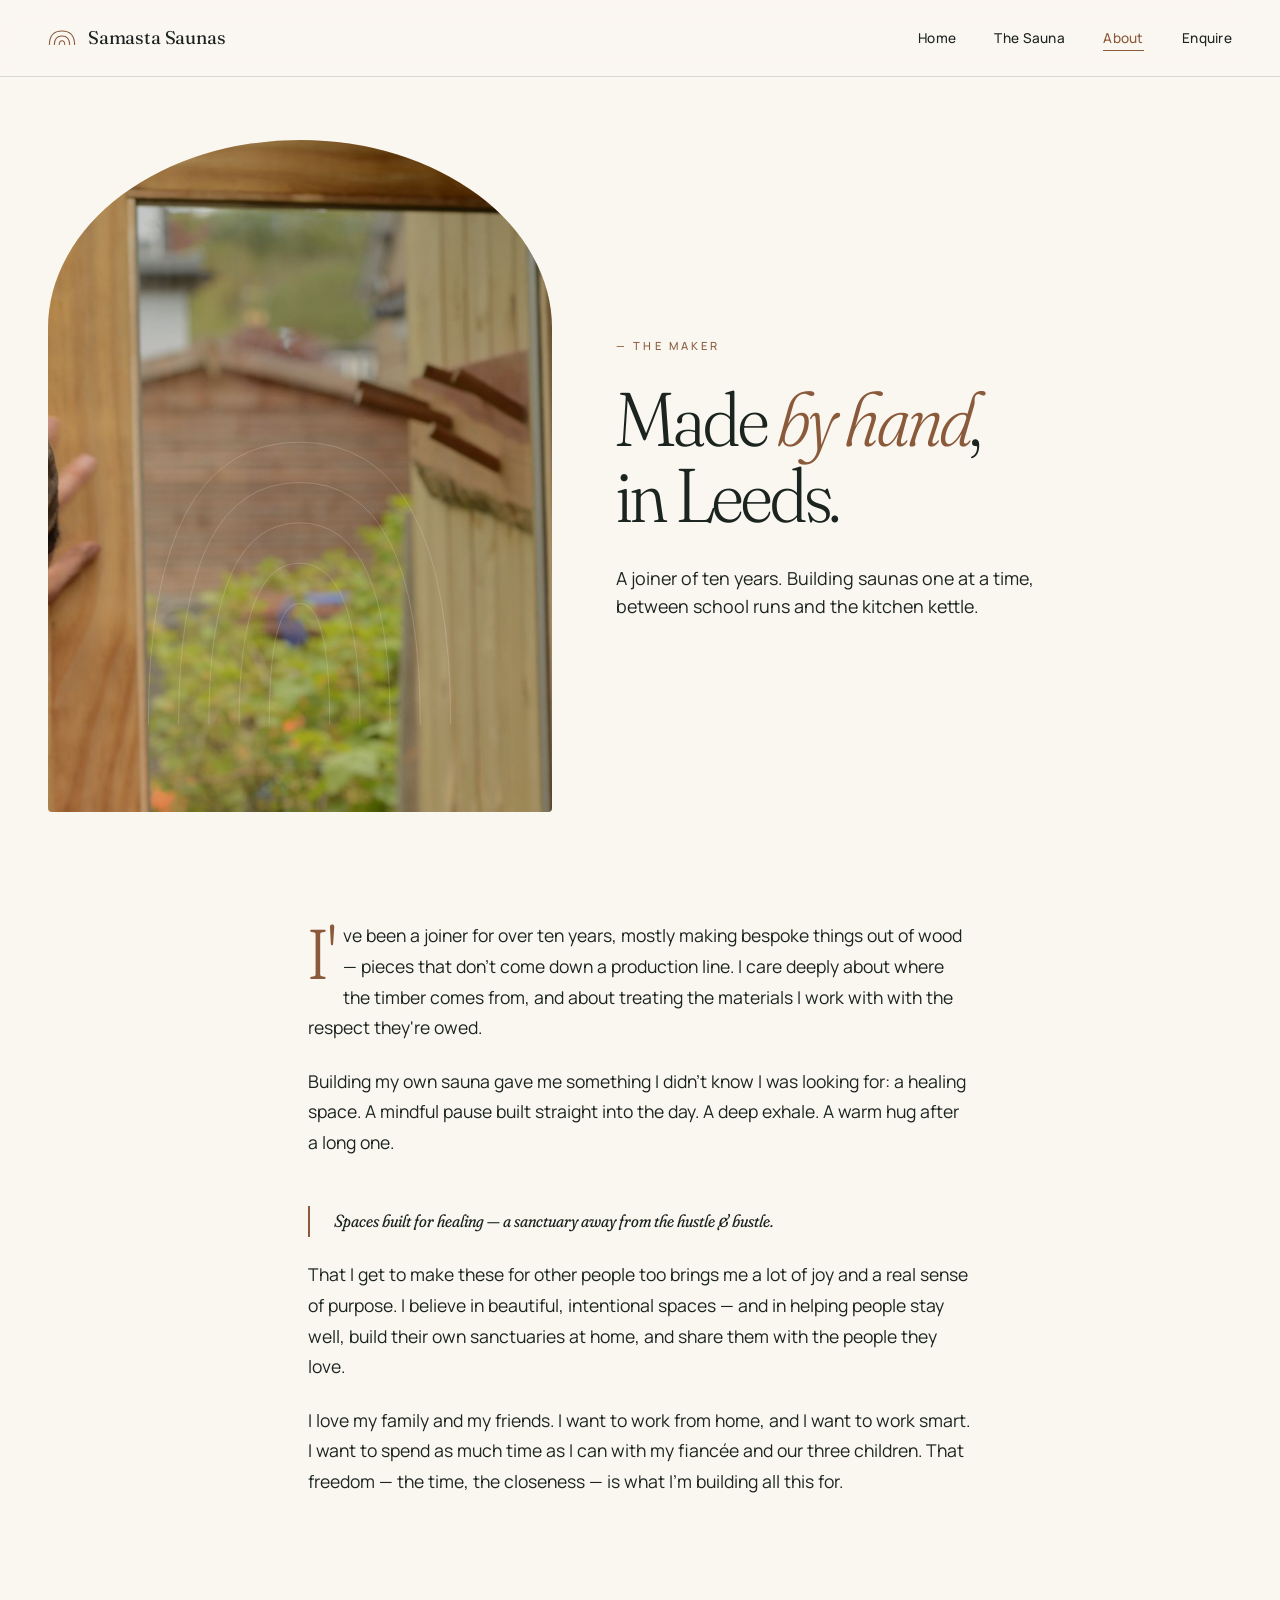
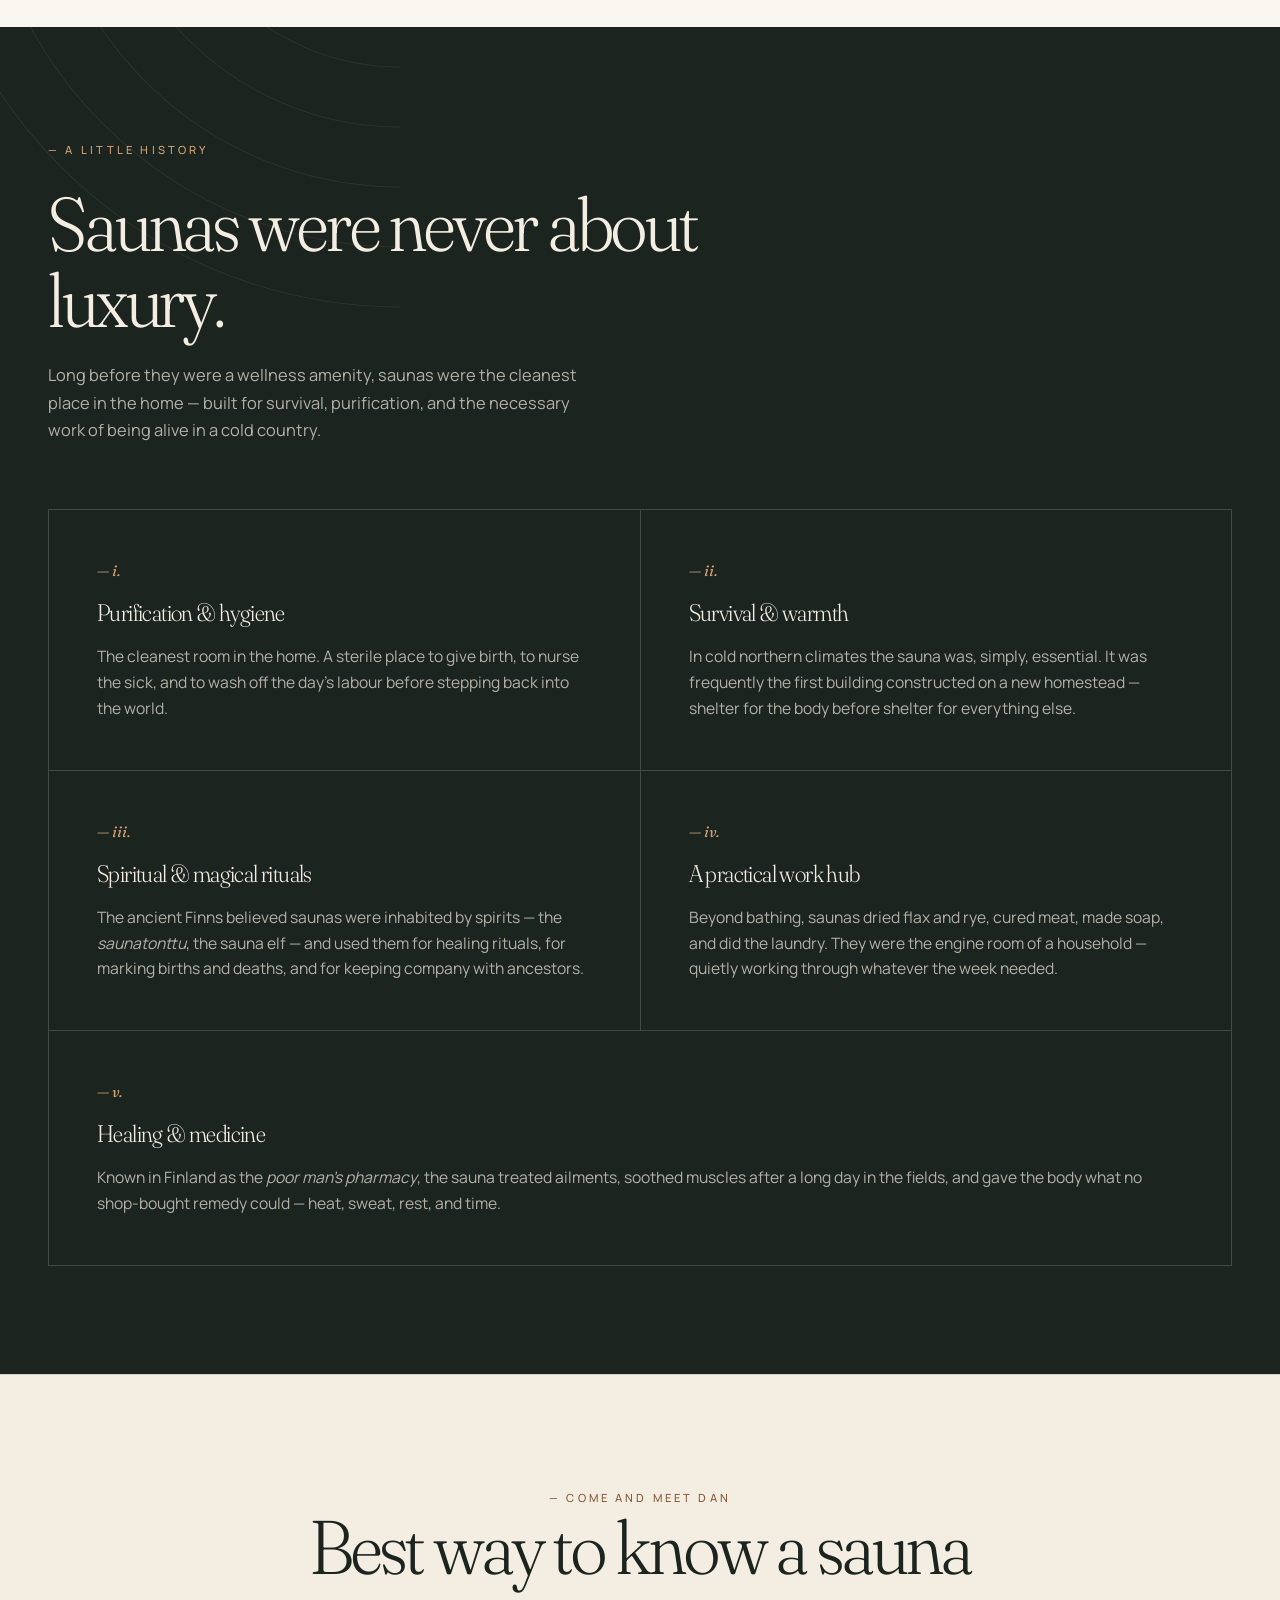
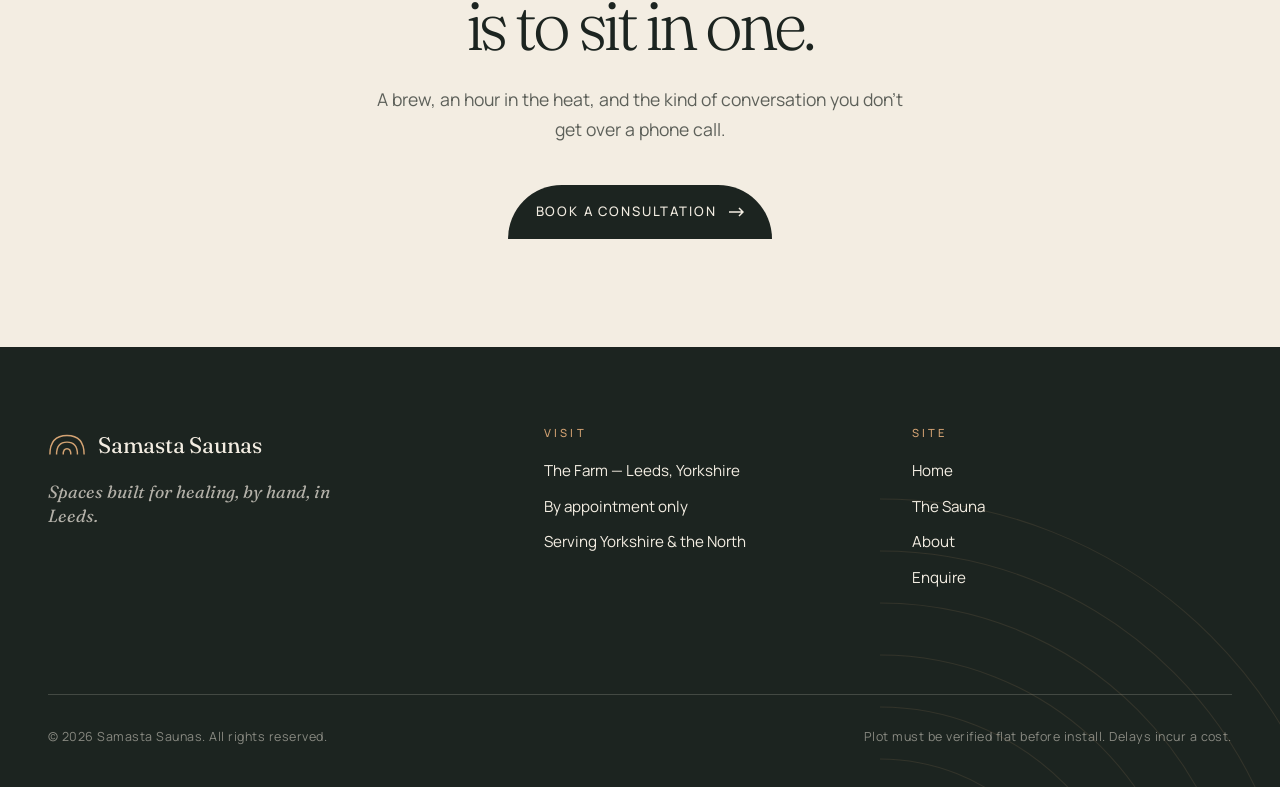
==== commit e3c3943d: "Swap Unsplash placeholders for Dan's real sauna photos, strengthen photo duotone tint" ====
--- a/about.html
+++ b/about.html
@@ -43,8 +43,8 @@
         <div class="about-hero__photo reveal">
             <div class="photo photo--arch photo--has-image photo--with-arcs"
                  role="img"
-                 aria-label="Dan standing outside the sauna he built for Mandy"
-                 style="height: 100%; background-image: url('https://images.unsplash.com/photo-1679797850019-3d0d8659a695?w=1400&auto=format&fit=crop&q=80');"><div class="photo__tint"></div></div>
+                 aria-label="Dan fitting the door frame of a Samasta sauna, mid-build"
+                 style="height: 100%; background-image: url('images/about-hero-dan.jpg');"><div class="photo__tint"></div></div>
         </div>
         <div class="about-hero__text reveal" data-delay="1">
             <span class="eyebrow">— The maker</span>
--- a/styles.css
+++ b/styles.css
@@ -51,7 +51,7 @@
     line-height: 1.65;
     font-size: 1rem;
     font-weight: 400;
-    overflow-x: hidden;
+    overflow-x: clip;
 }
 
 img,
@@ -283,10 +283,11 @@
 
 .nav__toggle {
     display: none;
-    width: 40px;
-    height: 40px;
+    width: 44px;
+    height: 44px;
     align-items: center;
     justify-content: center;
+    color: inherit;
 }
 
 .nav__toggle span {
@@ -311,11 +312,14 @@
 .nav__toggle span::before { top: -7px; }
 .nav__toggle span::after { top: 7px; }
 
-@media (max-width: 760px) {
+@media (max-width: 900px) {
     .nav__toggle { display: flex; }
     .nav__links {
         position: fixed;
-        inset: 76px 0 0 0;
+        top: 76px;
+        left: 0;
+        right: 0;
+        height: calc(100dvh - 76px);
         background: var(--ink);
         color: var(--cream);
         flex-direction: column;
@@ -325,6 +329,7 @@
         gap: 0;
         transform: translateY(-110%);
         transition: transform 0.5s var(--ease);
+        overflow-y: auto;
     }
     .nav__links.open {
         transform: translateY(0);
@@ -537,7 +542,7 @@
 .photo--has-image > .photo__tint {
     position: absolute;
     inset: 0;
-    background: linear-gradient(165deg, rgba(28, 36, 32, 0.15) 0%, rgba(138, 90, 58, 0.18) 100%);
+    background: linear-gradient(165deg, rgba(28, 36, 32, 0.22) 0%, rgba(138, 90, 58, 0.26) 100%);
     mix-blend-mode: multiply;
     pointer-events: none;
     z-index: 1;
@@ -682,118 +687,132 @@
    ============================================================ */
 
 .hero {
-    background: var(--ink);
+    position: relative;
+    height: 160vh;
+    height: 160dvh;
+    background: var(--cream);
     color: var(--cream);
-    padding-top: calc(76px + 4rem);
-    padding-bottom: 5rem;
-    position: relative;
+}
+
+.hero__sticky {
+    position: sticky;
+    top: 0;
+    height: 100vh;
+    height: 100dvh;
+    background: var(--cream);
     overflow: hidden;
-}
-
-.hero__grid {
-    max-width: var(--container);
-    margin: 0 auto;
-    padding-inline: var(--gutter);
-    display: grid;
-    grid-template-columns: 1.15fr 0.85fr;
-    gap: clamp(2rem, 5vw, 5rem);
-    align-items: center;
-    min-height: 78vh;
-    position: relative;
-    z-index: 2;
-}
-
-@media (max-width: 900px) {
-    .hero__grid { grid-template-columns: 1fr; min-height: auto; }
-}
-
-.hero__text > .eyebrow {
-    color: #d4a373;
-    margin-bottom: 1.75rem;
-    display: inline-block;
-}
-
-.hero__text h1 {
-    margin-bottom: 2rem;
-}
-.hero__text h1 .italic {
-    color: #d4a373;
-    display: inline-block;
-}
-
-.hero__text p {
-    max-width: 38ch;
-    margin-bottom: 2.5rem;
-    color: rgba(243, 237, 226, 0.78);
-    font-size: clamp(1.05rem, 1.4vw, 1.2rem);
-    line-height: 1.6;
-}
-
-.hero__photo {
-    position: relative;
-    aspect-ratio: 3 / 4.2;
-}
-
-.hero__photo .photo {
-    height: 100%;
-}
-
-.hero__photo__caption {
+    --hero-progress: 0;
+    --hero-zoom: 1;
+    --hero-scale: 1;
+    --hero-frame: 0;
+}
+
+.hero__frame {
     position: absolute;
-    bottom: 1.25rem;
-    left: 1.25rem;
-    right: 1.25rem;
-    font-size: 0.7rem;
-    letter-spacing: 0.22em;
-    text-transform: uppercase;
-    color: var(--cream);
-    display: flex;
-    justify-content: space-between;
-    z-index: 3;
-}
-
-.hero__arc {
+    inset: 0;
+    overflow: hidden;
+    transform: scale(var(--hero-scale));
+    transform-origin: center 50%;
+    opacity: var(--hero-opacity, 1);
+    border-radius: calc(var(--hero-frame) * 10px);
+    box-shadow:
+        0 calc(var(--hero-frame) * 40px) calc(var(--hero-frame) * 100px) rgba(28, 36, 32, calc(var(--hero-frame) * 0.32)),
+        0 calc(var(--hero-frame) * 6px) calc(var(--hero-frame) * 18px) rgba(28, 36, 32, calc(var(--hero-frame) * 0.22));
+    will-change: transform, border-radius, opacity;
+}
+
+.hero__image {
     position: absolute;
-    left: -180px;
-    top: -120px;
-    width: 540px;
-    height: 540px;
-    color: rgba(212, 163, 115, 0.14);
+    inset: 0;
+    background-size: cover;
+    background-position: center 60%;
+    background-repeat: no-repeat;
+    background-color: var(--ink);
+    transform: scale(var(--hero-zoom));
+    transform-origin: center 55%;
+    will-change: transform;
+}
+
+.hero__overlay {
+    position: absolute;
+    inset: 0;
+    background:
+        radial-gradient(ellipse 70% 55% at 50% 50%, rgba(28, 36, 32, 0.05) 0%, rgba(28, 36, 32, 0.45) 55%, rgba(28, 36, 32, 0.78) 100%),
+        linear-gradient(180deg, rgba(28, 36, 32, 0.45) 0%, rgba(28, 36, 32, 0.0) 18%, rgba(28, 36, 32, 0.0) 78%, rgba(28, 36, 32, 0.55) 100%),
+        linear-gradient(165deg, rgba(28, 36, 32, 0.12) 0%, rgba(138, 90, 58, 0.18) 100%);
+    mix-blend-mode: multiply;
     pointer-events: none;
     z-index: 1;
+}
+
+.hero__copy {
+    position: absolute;
+    inset: 0;
+    display: flex;
+    align-items: center;
+    justify-content: center;
+    padding: 76px var(--gutter) 0;
+    z-index: 2;
+    opacity: clamp(0, calc(1 - (var(--hero-progress) - 0.25) / 0.65), 1);
+    will-change: opacity;
+}
+
+.hero__intro {
+    font-family: var(--font-display);
+    font-style: italic;
+    font-weight: 300;
+    font-size: clamp(1.15rem, 1.7vw, 1.65rem);
+    line-height: 1.5;
+    color: rgba(243, 237, 226, 0.92);
+    text-align: center;
+    max-width: 36ch;
+    letter-spacing: 0.005em;
+    font-variation-settings: "opsz" 72, "SOFT" 100;
+    text-shadow: 0 1px 24px rgba(0, 0, 0, 0.45);
 }
 
 .hero__scroll {
     position: absolute;
     left: 50%;
-    bottom: 2rem;
+    bottom: 2.25rem;
     transform: translateX(-50%);
     font-size: 0.7rem;
-    letter-spacing: 0.3em;
+    letter-spacing: 0.34em;
     text-transform: uppercase;
-    color: rgba(243, 237, 226, 0.6);
+    color: rgba(243, 237, 226, 0.7);
     display: flex;
     flex-direction: column;
     align-items: center;
-    gap: 0.75rem;
+    gap: 0.85rem;
     z-index: 2;
+    opacity: calc(1 - var(--hero-progress) * 2.4);
 }
 .hero__scroll::after {
     content: '';
     width: 1px;
     height: 36px;
-    background: linear-gradient(to bottom, rgba(243, 237, 226, 0.6), transparent);
+    background: linear-gradient(to bottom, rgba(243, 237, 226, 0.7), transparent);
     animation: scroll-pulse 2.4s ease-in-out infinite;
 }
 @keyframes scroll-pulse {
     0%, 100% { transform: scaleY(0.6); transform-origin: top; opacity: 0.4; }
-    50% { transform: scaleY(1); opacity: 0.8; }
+    50% { transform: scaleY(1); opacity: 0.85; }
+}
+
+@media (prefers-reduced-motion: reduce) {
+    .hero { height: 100vh; }
+    .hero__sticky { position: relative; }
+    .hero__frame { top: 0; bottom: 0; left: 0; right: 0; border-radius: 0; box-shadow: none; }
+    .hero__image { transform: scale(1.04); }
+    .hero__copy,
+    .hero__scroll { opacity: 1; transform: translateX(-50%) translateY(0); }
+    .hero__copy { transform: none; }
 }
 
 /* Ethos manifesto */
 .ethos {
     background: var(--cream);
-    padding-block: clamp(6rem, 14vh, 10rem);
+    padding-block: clamp(2rem, 5vh, 3.5rem) clamp(8rem, 18vh, 13rem);
     position: relative;
     overflow: hidden;
 }
@@ -817,25 +836,86 @@
     margin-block: 2rem 0;
     font-variation-settings: "opsz" 144, "SOFT" 100;
 }
-.ethos__lead span {
+
+.ethos__lead--final {
+    margin-top: 1.5rem;
+}
+.ethos__lead--final .ethos__line {
+    font-size: 0.7em;
+    color: rgba(28, 36, 32, 0.75);
+    font-style: italic;
+}
+
+/* Scroll-progress-driven reveal — arcs draw, then eyebrow, then words pop, then final line types.
+   Each element computes its own local reveal --p from --ethos-progress (set by JS as the section
+   enters the viewport). Scrolling back up un-reveals because --p tracks scroll position directly. */
+.ethos {
+    --ethos-progress: 0;
+}
+
+.ethos__arc path {
+    --p: clamp(0, calc((var(--ethos-progress, 0) - var(--i, 0) * 0.045) / 0.13), 1);
+    stroke-dasharray: 1;
+    stroke-dashoffset: calc(1 - var(--p));
+}
+
+.ethos__eyebrow {
+    --p: clamp(0, calc((var(--ethos-progress, 0) - 0.08) / 0.06), 1);
+    display: inline-block;
+    opacity: var(--p);
+    transform: translateY(calc((1 - var(--p)) * 8px));
+}
+
+.ethos__word,
+.ethos__sep {
+    --p: clamp(0, calc((var(--ethos-progress, 0) - 0.28 - var(--i, 0) * 0.025) / 0.05), 1);
+    display: inline-block;
+    opacity: var(--p);
+    transform: translateY(calc((1 - var(--p)) * 14px)) scale(calc(0.9 + var(--p) * 0.1));
+    font-style: italic;
+}
+.ethos__sep {
+    color: rgba(28, 36, 32, 0.3);
+    margin-inline: 0.45em;
+    font-style: normal;
+}
+.ethos__word--accent {
     color: var(--cedar);
-    font-style: italic;
-}
-.ethos__lead .sep {
-    color: rgba(28, 36, 32, 0.3);
-    margin-inline: 0.5em;
-    font-style: normal;
+}
+
+.ethos__line {
+    display: inline-block;
+}
+.ethos__line .char {
+    --p: clamp(0, calc((var(--ethos-progress, 0) - 0.55 - var(--i, 0) * 0.008) / 0.04), 1);
+    display: inline-block;
+    white-space: pre;
+    opacity: var(--p);
+    transform: translateY(calc((1 - var(--p)) * 3px));
+}
+
+@media (prefers-reduced-motion: reduce) {
+    .ethos { --ethos-progress: 1; }
+    .ethos__arc path,
+    .ethos__eyebrow,
+    .ethos__word,
+    .ethos__sep,
+    .ethos__line .char {
+        opacity: 1;
+        transform: none;
+        stroke-dashoffset: 0;
+    }
 }
 
 .ethos__arc {
     position: absolute;
     left: 50%;
-    top: 50%;
+    top: 38%;
     transform: translate(-50%, -50%);
     width: 90%;
     max-width: 800px;
     height: auto;
-    color: rgba(138, 90, 58, 0.08);
+    color: rgba(138, 90, 58, 0.22);
     pointer-events: none;
     z-index: 1;
 }
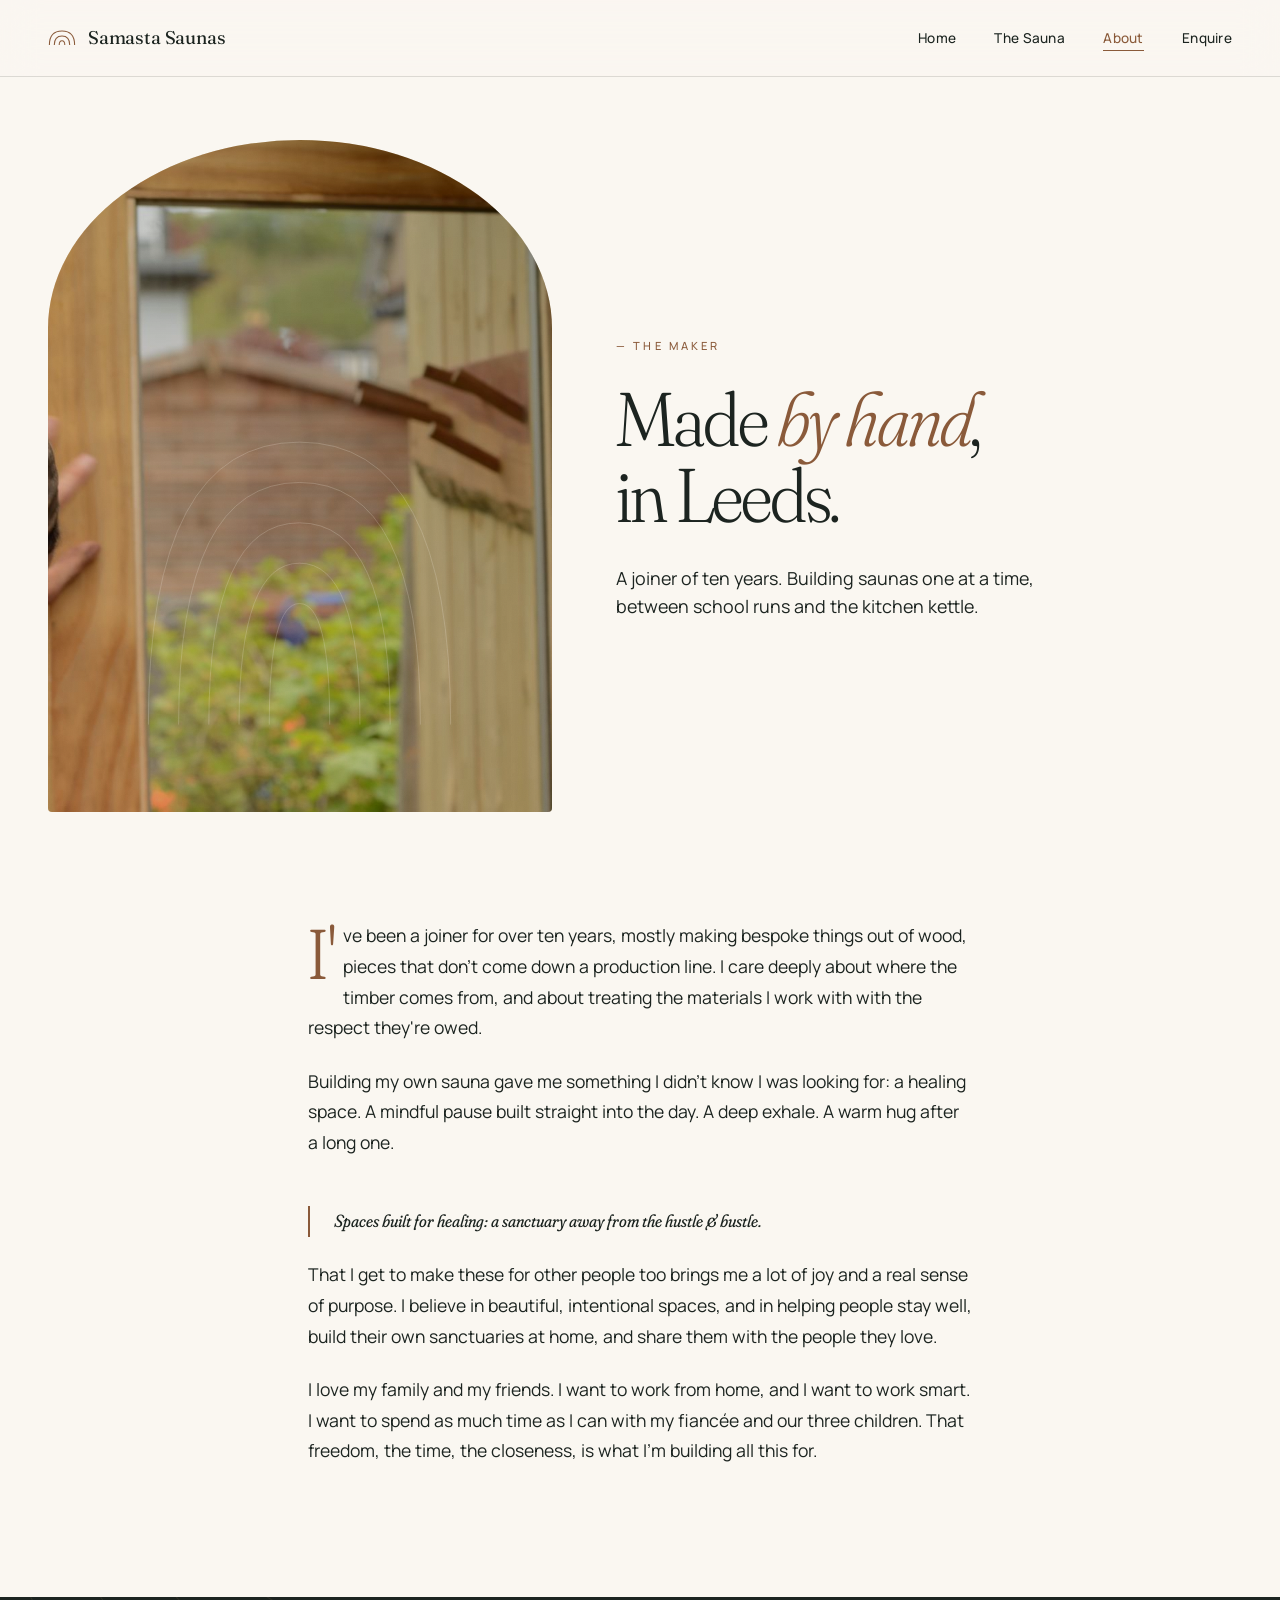
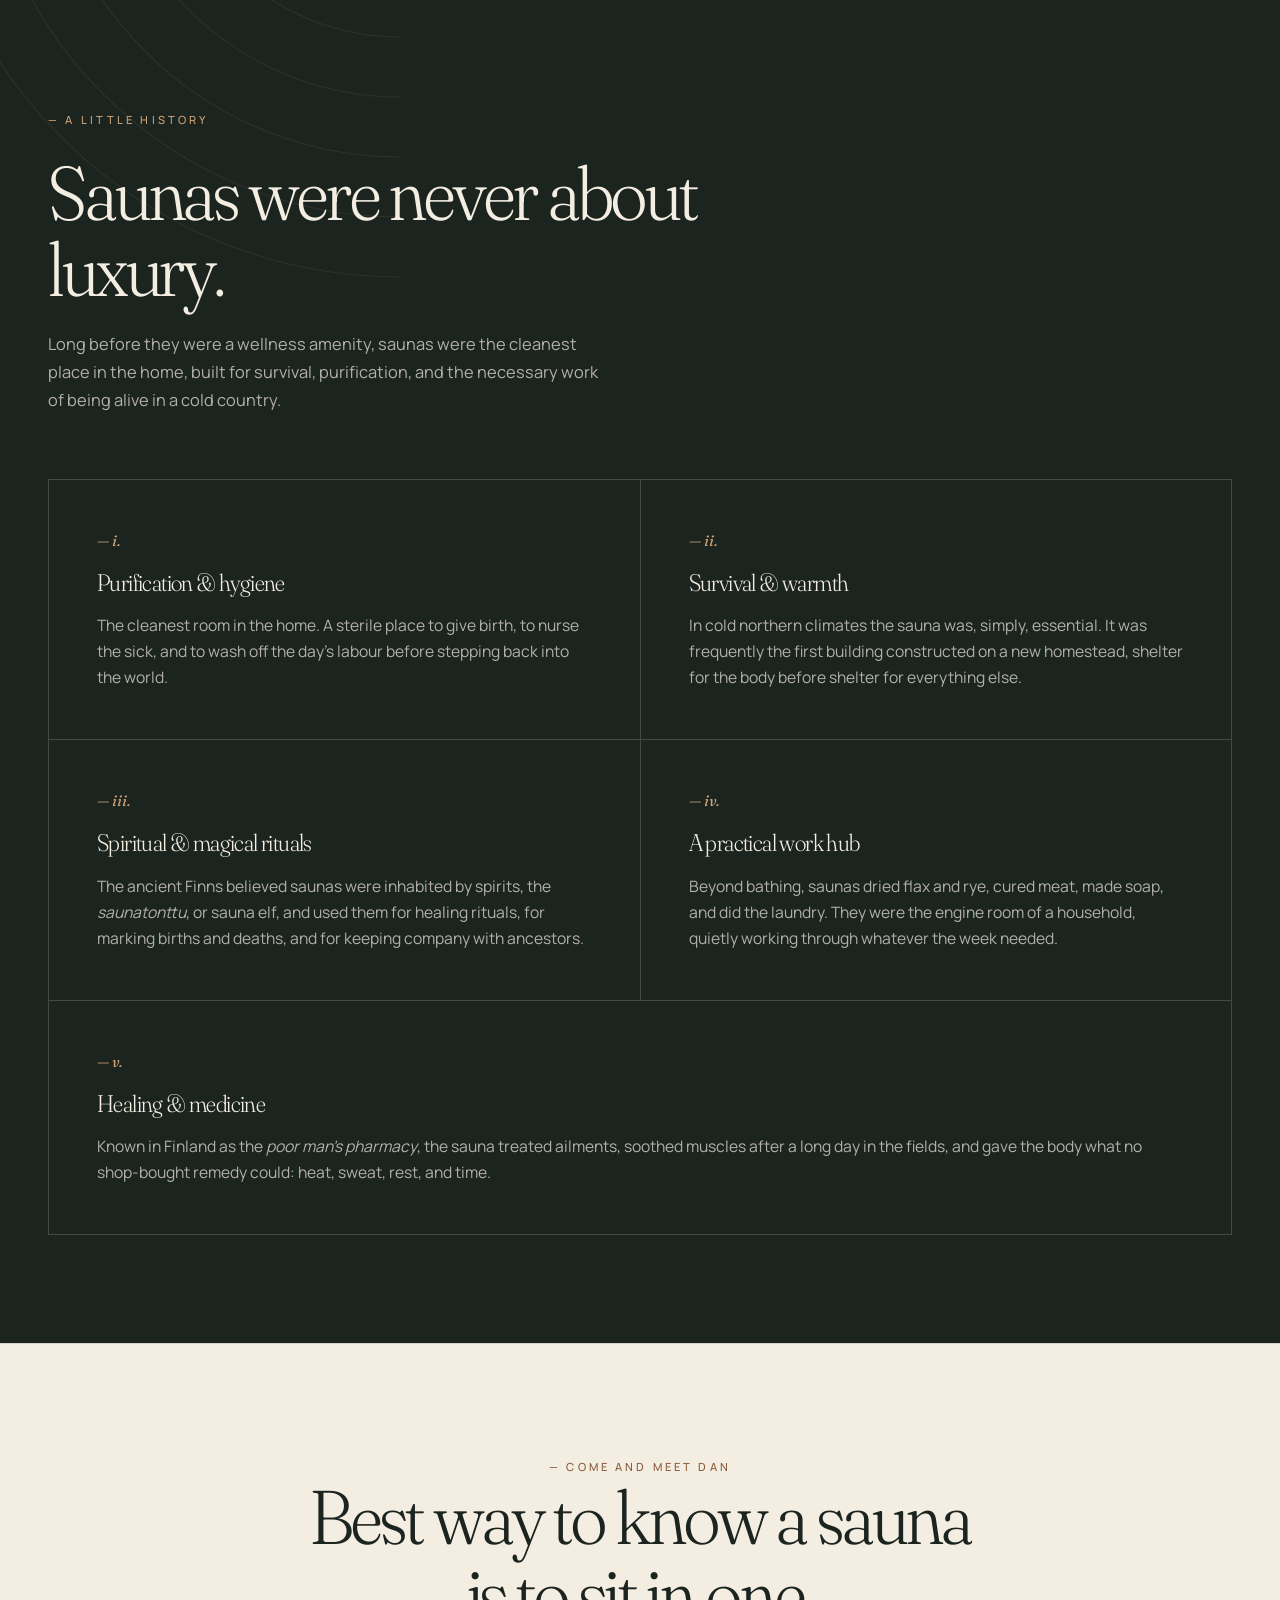
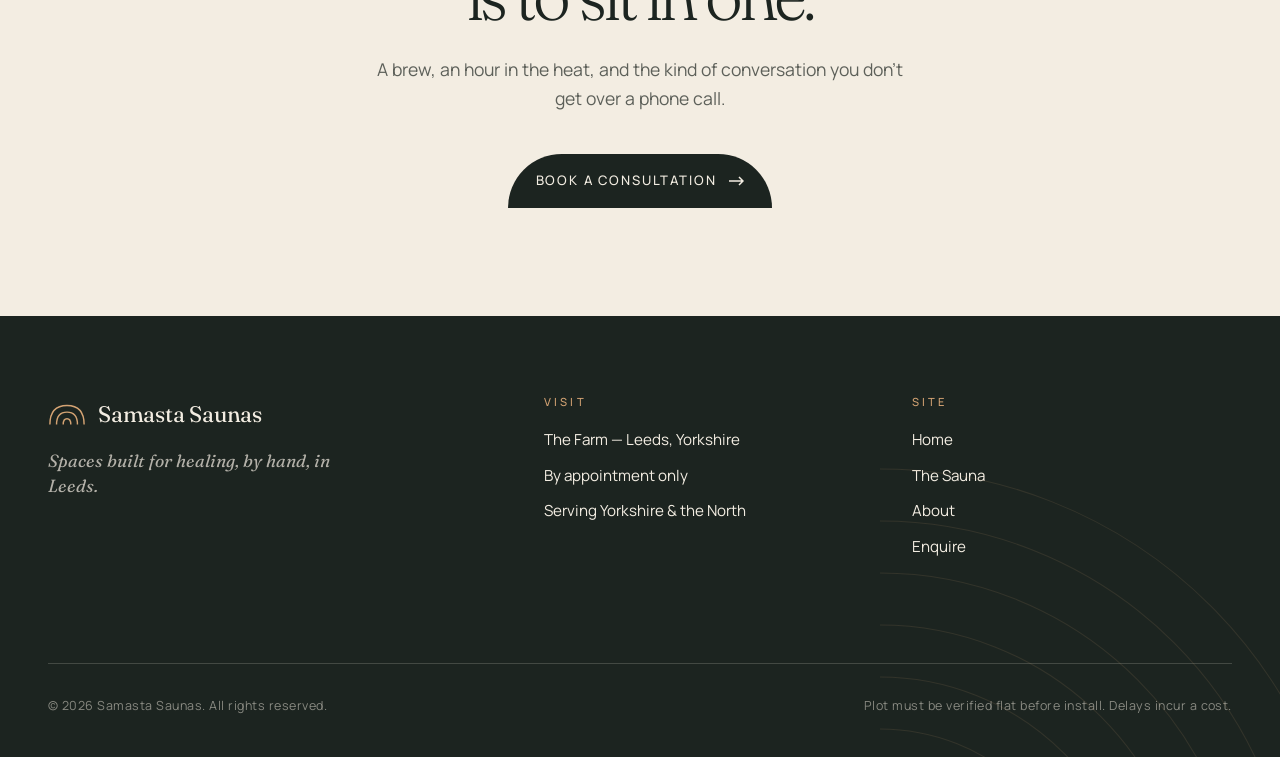
==== commit 2f496ad0: "Remove mid-sentence em-dash asides from body copy across the site" ====
--- a/about.html
+++ b/about.html
@@ -60,19 +60,19 @@
 <section class="maker-story">
     <div class="maker-story__inner">
         <p class="reveal">
-            I've been a joiner for over ten years, mostly making bespoke things out of wood — pieces that don't come down a production line. I care deeply about where the timber comes from, and about treating the materials I work with with the respect they're owed.
+            I've been a joiner for over ten years, mostly making bespoke things out of wood, pieces that don't come down a production line. I care deeply about where the timber comes from, and about treating the materials I work with with the respect they're owed.
         </p>
         <p class="reveal">
             Building my own sauna gave me something I didn't know I was looking for: a healing space. A mindful pause built straight into the day. A deep exhale. A warm hug after a long one.
         </p>
         <p class="pullquote reveal" data-delay="1">
-            Spaces built for healing — a sanctuary away from the hustle &amp; bustle.
+            Spaces built for healing: a sanctuary away from the hustle &amp; bustle.
         </p>
         <p class="reveal">
-            That I get to make these for other people too brings me a lot of joy and a real sense of purpose. I believe in beautiful, intentional spaces — and in helping people stay well, build their own sanctuaries at home, and share them with the people they love.
+            That I get to make these for other people too brings me a lot of joy and a real sense of purpose. I believe in beautiful, intentional spaces, and in helping people stay well, build their own sanctuaries at home, and share them with the people they love.
         </p>
         <p class="reveal">
-            I love my family and my friends. I want to work from home, and I want to work smart. I want to spend as much time as I can with my fiancée and our three children. That freedom — the time, the closeness — is what I'm building all this for.
+            I love my family and my friends. I want to work from home, and I want to work smart. I want to spend as much time as I can with my fiancée and our three children. That freedom, the time, the closeness, is what I'm building all this for.
         </p>
     </div>
 </section>
@@ -94,7 +94,7 @@
         <div class="origins-full__head reveal">
             <span class="eyebrow">— A little history</span>
             <h2 class="display-l">Saunas were never about luxury.</h2>
-            <p>Long before they were a wellness amenity, saunas were the cleanest place in the home — built for survival, purification, and the necessary work of being alive in a cold country.</p>
+            <p>Long before they were a wellness amenity, saunas were the cleanest place in the home, built for survival, purification, and the necessary work of being alive in a cold country.</p>
         </div>
 
         <div class="origins-grid">
@@ -106,22 +106,22 @@
             <article class="origin reveal" data-delay="1">
                 <span class="origin__num">— ii.</span>
                 <h3>Survival &amp; warmth</h3>
-                <p>In cold northern climates the sauna was, simply, essential. It was frequently the first building constructed on a new homestead — shelter for the body before shelter for everything else.</p>
+                <p>In cold northern climates the sauna was, simply, essential. It was frequently the first building constructed on a new homestead, shelter for the body before shelter for everything else.</p>
             </article>
             <article class="origin reveal" data-delay="2">
                 <span class="origin__num">— iii.</span>
                 <h3>Spiritual &amp; magical rituals</h3>
-                <p>The ancient Finns believed saunas were inhabited by spirits — the <em>saunatonttu</em>, the sauna elf — and used them for healing rituals, for marking births and deaths, and for keeping company with ancestors.</p>
+                <p>The ancient Finns believed saunas were inhabited by spirits, the <em>saunatonttu</em>, or sauna elf, and used them for healing rituals, for marking births and deaths, and for keeping company with ancestors.</p>
             </article>
             <article class="origin reveal" data-delay="3">
                 <span class="origin__num">— iv.</span>
                 <h3>A practical work hub</h3>
-                <p>Beyond bathing, saunas dried flax and rye, cured meat, made soap, and did the laundry. They were the engine room of a household — quietly working through whatever the week needed.</p>
+                <p>Beyond bathing, saunas dried flax and rye, cured meat, made soap, and did the laundry. They were the engine room of a household, quietly working through whatever the week needed.</p>
             </article>
             <article class="origin reveal" data-delay="4" style="grid-column: 1 / -1;">
                 <span class="origin__num">— v.</span>
                 <h3>Healing &amp; medicine</h3>
-                <p>Known in Finland as the <em>poor man's pharmacy</em>, the sauna treated ailments, soothed muscles after a long day in the fields, and gave the body what no shop-bought remedy could — heat, sweat, rest, and time.</p>
+                <p>Known in Finland as the <em>poor man's pharmacy</em>, the sauna treated ailments, soothed muscles after a long day in the fields, and gave the body what no shop-bought remedy could: heat, sweat, rest, and time.</p>
             </article>
         </div>
     </div>
--- a/styles.css
+++ b/styles.css
@@ -920,6 +920,36 @@
     z-index: 1;
 }
 
+/* Small circular photo medallions flanking the manifesto text */
+.ethos__photo {
+    position: absolute;
+    width: clamp(72px, 9vw, 128px);
+    aspect-ratio: 1 / 1;
+    border-radius: 50%;
+    background-size: cover;
+    background-position: center;
+    box-shadow: 0 10px 28px rgba(28, 36, 32, 0.2);
+    z-index: 1;
+    --p: clamp(0, calc((var(--ethos-progress, 0) - 0.03) / 0.12), 1);
+    opacity: var(--p);
+    transform: scale(calc(0.82 + var(--p) * 0.18));
+}
+.ethos__photo--left { left: clamp(0.5rem, 5vw, 4rem); top: 6%; }
+.ethos__photo--right { right: clamp(0.5rem, 5vw, 4rem); bottom: 10%; }
+
+@media (max-width: 760px) {
+    .ethos__photo { display: none; }
+}
+@media (prefers-reduced-motion: reduce) {
+    .ethos__photo { opacity: 1; transform: none; }
+}
+
+/* Feature photo above the facts intro copy */
+.facts__photo {
+    max-width: 260px;
+    margin-bottom: 1.75rem;
+}
+
 /* Facts row */
 .facts {
     background: var(--paper);
